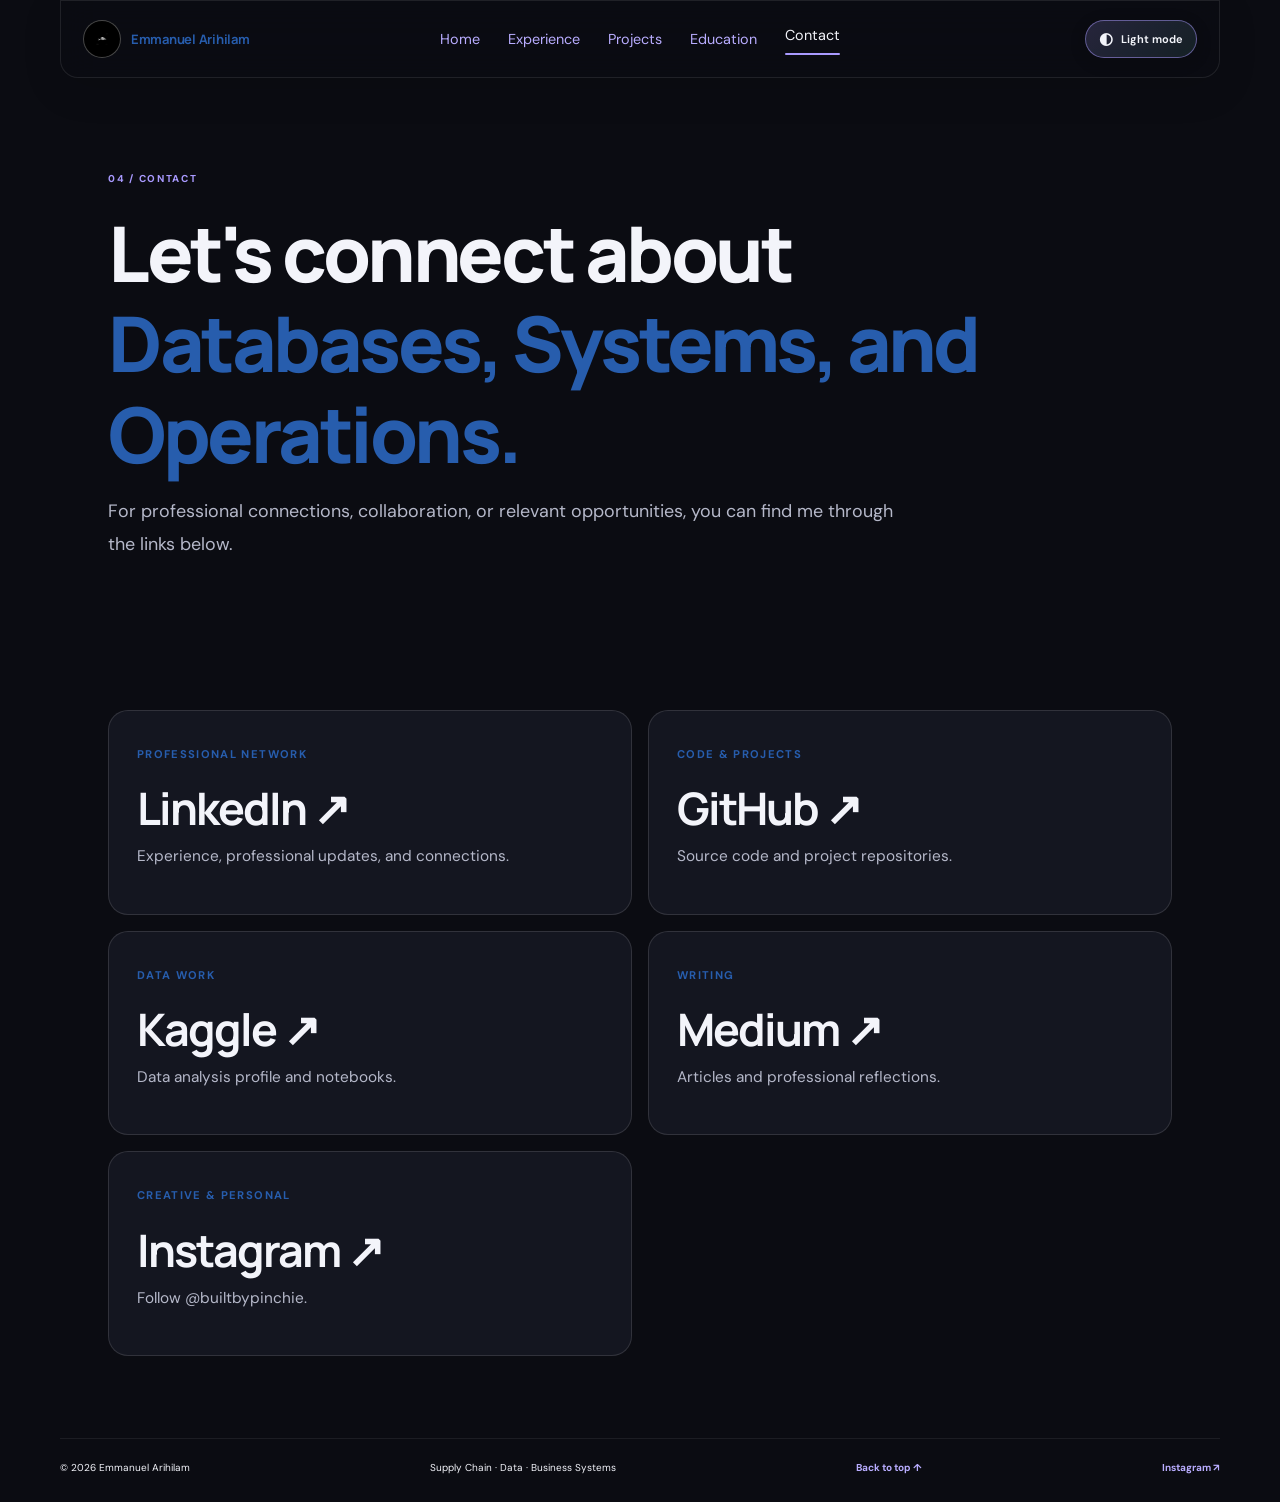
==== contact.html @ d9576246 "Portfolio Updated" ====
<!doctype html>
<html lang="en">
  <head>
    <meta charset="utf-8" />
    <meta name="viewport" content="width=device-width, initial-scale=1" />
    <meta
      name="description"
      content="Professional links and contact information for Emmanuel Arihilam."
    />
    <title>Contact | Emmanuel Arihilam</title>
    <link rel="stylesheet" href="styles.css" />
    <script defer src="script.js"></script>
  </head>
  <body id="top">
    <header class="site-header">
      <a class="brand" href="index.html" aria-label="Emmanuel Arihilam home">
        <img class="brand-logo" src="logo-shark.jpeg" alt="" />
        <span class="brand-name">Emmanuel Arihilam</span>
      </a>
      <nav class="nav-links" aria-label="Main navigation">
        <a href="index.html">Home</a>
        <a href="experience.html">Experience</a>
        <a href="projects.html">Projects</a>
        <a href="education.html">Education</a>
        <a href="contact.html" class="active" aria-current="page">Contact</a>
      </nav>
      <div class="header-controls">
        <button
          class="theme-toggle"
          type="button"
          aria-label="Switch to light theme"
          title="Switch colour theme"
        >
          <span class="theme-icon" aria-hidden="true">◐</span
          ><span class="theme-label">Light mode</span>
        </button>
        <button
          class="menu-toggle"
          type="button"
          aria-expanded="false"
          aria-label="Toggle navigation"
        >
          ☰
        </button>
      </div>
    </header>
    <main>
      <section class="page-hero wrap">
        <p class="eyebrow">04 / Contact</p>
        <h1>Let's connect about <em>Databases, Systems, and Operations.</em></h1>
        <p class="lede">
          For professional connections, collaboration, or relevant
          opportunities, you can find me through the links below.
        </p>
      </section>
      <section class="section wrap">
        <div class="contact-grid">
          <a
            class="contact-card"
            href="https://www.linkedin.com/in/arihilam"
            target="_blank"
            rel="noreferrer"
            ><span>PROFESSIONAL NETWORK</span>
            <h2>LinkedIn ↗</h2>
            <p>Experience, professional updates, and connections.</p></a
          >
          <a
            class="contact-card"
            href="https://github.com/Pinch1e"
            target="_blank"
            rel="noreferrer"
            ><span>CODE &amp; PROJECTS</span>
            <h2>GitHub ↗</h2>
            <p>Source code and project repositories.</p></a
          >
          <a
            class="contact-card"
            href="https://www.kaggle.com/emmanuelarihilam"
            target="_blank"
            rel="noreferrer"
            ><span>DATA WORK</span>
            <h2>Kaggle ↗</h2>
            <p>Data analysis profile and notebooks.</p></a
          >
          <a
            class="contact-card"
            href="https://medium.com/@arihilamimmanuel"
            target="_blank"
            rel="noreferrer"
            ><span>WRITING</span>
            <h2>Medium ↗</h2>
            <p>Articles and professional reflections.</p></a
          >
          <a
            class="contact-card instagram-card"
            href="https://www.instagram.com/builtbypinchie/"
            target="_blank"
            rel="noopener noreferrer"
            ><span>CREATIVE &amp; PERSONAL</span>
            <h2>Instagram ↗</h2>
            <p>Follow @builtbypinchie.</p></a
          >
        </div>
      </section>
    </main>
    <footer class="site-footer">
      <span>© 2026 Emmanuel Arihilam</span
      ><span>Supply Chain · Data · Business Systems</span
      ><a href="#top">Back to top ↑</a
      ><a
        class="footer-instagram"
        href="https://www.instagram.com/builtbypinchie/"
        target="_blank"
        rel="noopener noreferrer"
        >Instagram ↗</a
      >
    </footer>
  </body>
</html>
---- styles.css ----
@import url('https://fonts.googleapis.com/css2?family=DM+Sans:wght@400;500;600;700&family=Manrope:wght@400;500;600;700;800&display=swap');
:root{--bg:#f7f8fa;--paper:#fff;--ink:#17202c;--muted:#647184;--line:#e2e7ee;--blue:#275dad;--blue2:#eaf1fb;--green:#24785c;--max:1120px}
*{box-sizing:border-box}html{scroll-behavior:smooth;scroll-padding-top:90px}body{margin:0;background:var(--bg);color:var(--ink);font:16px/1.7 "DM Sans",sans-serif}a{color:inherit;text-decoration:none}p{margin:0 0 16px}h1,h2,h3{font-family:Manrope,sans-serif;letter-spacing:-.045em;line-height:1.18;margin:0 0 16px}h1{font-size:clamp(2.7rem,6vw,5rem);font-weight:800;max-width:920px}h1 em,h2 em{font-style:normal;color:var(--blue)}h2{font-size:clamp(1.8rem,3.5vw,2.8rem)}h3{font-size:1.15rem}.wrap{width:min(var(--max),100%);margin:auto;padding-left:28px;padding-right:28px}.site-header{height:78px;display:flex;align-items:center;justify-content:space-between;gap:24px;padding:0 max(28px,calc((100vw - var(--max))/2 + 28px));background:rgba(255,255,255,.92);border-bottom:1px solid var(--line);position:sticky;top:0;z-index:20;backdrop-filter:blur(12px)}.brand{font:800 1.25rem Manrope,sans-serif;letter-spacing:-.05em;white-space:nowrap}.brand span{color:var(--blue)}.nav-links{display:flex;gap:25px;align-items:center;font-size:.9rem;color:#4c5869}.nav-links a:hover,.nav-links a[aria-current=page]{color:var(--blue)}.menu-toggle{display:none;border:1px solid var(--line);border-radius:999px;padding:8px 13px;background:white}.hero{padding-top:100px;padding-bottom:65px}.eyebrow{text-transform:uppercase;letter-spacing:.14em;font-size:.72rem;font-weight:700;color:var(--blue);margin-bottom:20px}.pulse{display:inline-block;width:8px;height:8px;border-radius:50%;background:#30a879;margin-right:8px}.hero-kicker{font-size:1rem;font-weight:700;color:#536176;margin-bottom:16px}.lede{max-width:790px;color:var(--muted);font-size:1.12rem;line-height:1.85}.secondary-copy{font-size:1rem;max-width:740px}.actions{display:flex;gap:12px;flex-wrap:wrap;margin:30px 0 54px}.button{display:inline-flex;gap:16px;align-items:center;padding:12px 19px;border-radius:999px;font-weight:700;font-size:.9rem}.primary{background:var(--blue);color:#fff}.primary:hover{background:#1d477f}.ghost{background:#fff;border:1px solid var(--line)}.snapshot{display:grid;grid-template-columns:repeat(3,1fr);max-width:900px;border-top:1px solid var(--line);padding-top:22px;gap:20px}.snapshot div{display:flex;flex-direction:column}.snapshot strong{font-family:Manrope}.snapshot span{font-size:.87rem;color:var(--muted)}.section{padding-top:82px;padding-bottom:82px}.soft{background:#eef3f8;border-top:1px solid var(--line);border-bottom:1px solid var(--line)}.two-col{display:grid;grid-template-columns:.9fr 1.1fr;gap:65px}.copy{color:#526074}.copy p{margin-bottom:18px}.text-link{display:inline-block;color:var(--blue);font-weight:700;font-size:.9rem;margin-top:6px}.card-grid{display:grid;grid-template-columns:repeat(2,1fr);gap:18px;margin-top:30px}.card,.project-detail,.contact-card{background:var(--paper);border:1px solid var(--line);border-radius:20px;padding:28px}.card-index{display:block;font-size:.72rem;font-weight:700;letter-spacing:.12em;color:var(--blue);margin-bottom:23px}.card p,.project-detail p,.contact-card p{color:var(--muted);font-size:.96rem}.tags{display:flex;flex-wrap:wrap;gap:7px;margin:17px 0}.tags span{background:var(--blue2);color:#31517c;padding:5px 10px;border-radius:999px;font-size:.75rem;font-weight:700}.center-action{margin-top:25px}.callout{background:#eaf0f7;border-top:1px solid var(--line)}.callout-inner{display:flex;align-items:center;justify-content:space-between;gap:30px}.callout p:not(.eyebrow){color:var(--muted)}.page-hero{padding-top:80px;padding-bottom:50px}.timeline{border-left:1px solid #c8d4e2;margin-left:6px;padding-left:30px}.timeline-item{display:grid;grid-template-columns:190px 1fr;gap:28px;position:relative;padding-bottom:42px}.timeline-item:before{content:"";position:absolute;left:-36px;top:7px;width:10px;height:10px;border-radius:50%;background:var(--blue);box-shadow:0 0 0 5px var(--bg)}.time{font-size:.84rem;font-weight:700;color:var(--blue)}.timeline-item h2{font-size:1.55rem;margin-bottom:8px}.timeline-item h3{font-size:1rem;color:#5c6879}.timeline-item ul{padding-left:20px;color:#526074}.timeline-item li{margin:7px 0}.note{margin-top:22px;color:#798392;font-size:.84rem}.project-list{padding-top:0}.project-detail{margin-bottom:18px;scroll-margin-top:100px}.project-meta{display:flex;justify-content:space-between;gap:12px;color:var(--blue);font-size:.75rem;font-weight:700;letter-spacing:.07em;margin-bottom:24px}.project-detail h2{font-size:1.8rem}.project-detail h3{margin-top:25px}.education-grid{display:grid;grid-template-columns:repeat(2,1fr);gap:18px}.education-grid .card h2{font-size:1.55rem}.education-grid .card h3{color:var(--muted)}.subheading{margin-top:60px}.credential-list{border-top:1px solid var(--line)}.credential-list article{display:flex;justify-content:space-between;align-items:center;gap:20px;padding:20px 0;border-bottom:1px solid var(--line)}.credential-list h3{margin-bottom:5px}.credential-list p{margin:0;color:var(--muted);font-size:.9rem}.credential-list article>span{background:#fff;border:1px solid var(--line);padding:6px 10px;border-radius:999px;font-size:.75rem;white-space:nowrap}.contact-grid{display:grid;grid-template-columns:repeat(2,1fr);gap:16px}.contact-card{display:block;transition:transform .2s,border-color .2s}.contact-card:hover{transform:translateY(-3px);border-color:#a9c1e3}.contact-card>span{font-size:.7rem;letter-spacing:.12em;color:var(--blue);font-weight:700}.contact-card h2{margin:16px 0 8px}.site-footer{display:flex;align-items:center;justify-content:space-between;gap:20px;border-top:1px solid var(--line);padding:25px max(28px,calc((100vw - var(--max))/2 + 28px));font-size:.82rem;color:var(--muted)}.site-footer a{color:var(--blue);font-weight:700}
@media(max-width:760px){.site-header{height:auto;min-height:70px;flex-wrap:wrap;padding:16px 22px}.menu-toggle{display:block}.nav-links{display:none;width:100%;flex-direction:column;align-items:flex-start;gap:0;padding:8px 0}.nav-links.open{display:flex}.nav-links a{padding:10px 0;width:100%}.wrap{padding-left:22px;padding-right:22px}.hero{padding-top:65px}.snapshot{grid-template-columns:1fr;gap:13px}.section{padding-top:60px;padding-bottom:60px}.two-col,.card-grid,.education-grid,.contact-grid{grid-template-columns:1fr;gap:22px}.timeline-item{grid-template-columns:1fr;gap:10px}.callout-inner{align-items:flex-start;flex-direction:column}.site-footer{padding:22px;flex-wrap:wrap}.credential-list article{align-items:flex-start;flex-direction:column}.page-hero{padding-top:60px}}
@media(prefers-reduced-motion:reduce){html{scroll-behavior:auto}*{transition:none!important}}



/* --- Animated portfolio project showcase --- */
:root{--ink:#f4f4f8;--muted:#a7a8b8;--panel:#14151f;--panel2:#191b28;--line:rgba(255,255,255,.10);--violet:#9c8cff;--cyan:#74e3d2}
body.projects-page{background:#0b0c12;color:var(--ink);font-family:Inter,ui-sans-serif,system-ui,-apple-system,BlinkMacSystemFont,"Segoe UI",sans-serif;min-height:100vh;overflow-x:hidden}
.projects-page *{box-sizing:border-box}
.projects-page a{color:inherit;text-decoration:none}
.ambient{position:fixed;z-index:-1;width:36rem;height:36rem;border-radius:50%;filter:blur(100px);opacity:.16;pointer-events:none;animation:ambientDrift 18s ease-in-out infinite alternate}
.ambient-one{top:8%;left:-18rem;background:#7656ff}.ambient-two{right:-20rem;top:38%;background:#22c9b0;animation-delay:-7s}
@keyframes ambientDrift{to{transform:translate(80px,-45px) scale(1.15)}}
.site-header{width:min(1160px,calc(100% - 48px));margin:auto;padding:23px 0;display:flex;align-items:center;justify-content:space-between;border-bottom:1px solid rgba(255,255,255,.08);position:relative;z-index:5}
.brand{display:flex;align-items:center;gap:11px;font-size:14px;font-weight:650;letter-spacing:-.02em}
.brand-mark{display:grid;place-items:center;width:35px;height:35px;border-radius:11px;background:linear-gradient(135deg,#9d8aff,#5a48a8);font-size:12px;box-shadow:0 0 24px #7562e533}
.site-nav{display:flex;gap:30px;align-items:center}.site-nav a{font-size:13px;color:#a7a8b8;transition:color .25s}.site-nav a:hover,.site-nav a.active{color:#fff}.site-nav a.active:after{content:"";display:block;height:2px;background:var(--violet);margin-top:7px;border-radius:4px}
.nav-toggle{display:none;background:transparent;color:white;border:1px solid var(--line);border-radius:8px;padding:7px 10px}
.projects-main{width:min(1160px,calc(100% - 48px));margin:auto}
.projects-hero{padding:92px 0 54px;max-width:790px}
.eyebrow{font-size:10px;letter-spacing:.17em;font-weight:750;color:#a9a6cb;margin:0 0 20px;display:flex;align-items:center;gap:10px}.eyebrow-line{height:1px;width:26px;background:var(--violet)}
.projects-hero h1{font-size:clamp(42px,6.4vw,76px);line-height:1.03;letter-spacing:-.065em;margin:0;font-weight:730}
.gradient-text{background:linear-gradient(100deg,#b9aaff 4%,#83e4d4 75%);-webkit-background-clip:text;background-clip:text;color:transparent}
.hero-copy{font-size:16px;line-height:1.8;color:#aeb0c0;max-width:590px;margin:25px 0 25px}
.hero-meta{display:flex;flex-wrap:wrap;gap:24px;color:#c2c3cf;font-size:11px;letter-spacing:.04em}.hero-meta>span{display:flex;align-items:center;gap:8px}.pulse-dot,.visual-status i{display:inline-block;width:6px;height:6px;background:#70e1bd;border-radius:50%;box-shadow:0 0 12px #70e1bd99}
.project-grid{display:grid;grid-template-columns:1fr 1fr;gap:22px;align-items:stretch}
.project-card{border:1px solid rgba(255,255,255,.105);background:linear-gradient(155deg,rgba(26,28,41,.96),rgba(15,16,24,.98));border-radius:20px;overflow:hidden;transition:transform .4s cubic-bezier(.2,.8,.2,1),border-color .3s,box-shadow .4s;min-width:0}
.project-card:hover{transform:translateY(-7px);border-color:rgba(157,139,255,.52);box-shadow:0 22px 60px #0005,0 0 0 1px #9d8bff0d}
.project-visual{height:300px;position:relative;overflow:hidden;padding:19px 20px 14px;background:radial-gradient(ellipse at 50% 40%,#25213e 0%,#151722 56%,#11121a 100%)}
.project-visual:after{content:"";position:absolute;inset:0;background-image:linear-gradient(#ffffff07 1px,transparent 1px),linear-gradient(90deg,#ffffff07 1px,transparent 1px);background-size:26px 26px;mask-image:linear-gradient(to bottom,black,transparent 95%);pointer-events:none}
.visual-topline,.visual-footer{position:relative;z-index:2;display:flex;justify-content:space-between;align-items:center;font-size:8px;letter-spacing:.13em;color:#999ab0}
.visual-status{display:flex;align-items:center;gap:7px;color:#a8d9d1}.visual-status i{width:5px;height:5px}
.schema-canvas{height:222px;position:relative;z-index:1;display:flex;align-items:center;justify-content:space-between;padding:15px 0 0}
.schema-lines{position:absolute;inset:10px 0 0;width:100%;height:100%;overflow:visible;z-index:0}.schema-lines path{fill:none;stroke:#8575d7;stroke-width:1.2;stroke-dasharray:5 5;animation:dashFlow 18s linear infinite}.schema-lines circle{fill:#8e80e8;filter:drop-shadow(0 0 4px #8e80e8)}.schema-lines text{fill:#a8a2d5;font-size:10px;font-family:inherit}
@keyframes dashFlow{to{stroke-dashoffset:-100}}
.schema-table{position:relative;z-index:1;width:31%;background:rgba(18,20,31,.94);border:1px solid #8c7bdd66;border-radius:8px;box-shadow:0 8px 24px #0005;animation:floatTable 5s ease-in-out infinite}
.table-shipment{animation-delay:-1.6s;border-color:#76d8c866}.table-airway{animation-delay:-3s}
@keyframes floatTable{0%,100%{transform:translateY(0)}50%{transform:translateY(-5px)}}
.schema-head{font-size:10px;font-weight:700;padding:9px 8px;border-bottom:1px solid #ffffff14;display:flex;align-items:center;gap:5px;white-space:nowrap}.schema-head b{margin-left:auto;font-size:8px;color:#777991;font-weight:500}.table-icon{color:#a79aff}
.schema-field{font-size:8px;color:#aeb0c2;padding:7px 8px;border-bottom:1px solid #ffffff0a;white-space:nowrap}.schema-field:last-child{border-bottom:0}.key-field{color:#8fdecf}.key-field span{color:#ececf4;margin-left:3px}.muted-field{color:#77798f}
.visual-footer{position:absolute;bottom:14px;left:20px;right:20px;font-size:8px;color:#777b93}
.ecommerce-visual{background:radial-gradient(ellipse at 50% 45%,#173637 0%,#151b24 54%,#11121a 100%)}
.ecommerce-lines{position:absolute;inset:0;width:100%;height:100%;stroke:#64cdbb;stroke-width:1.1;fill:none;stroke-dasharray:4 5;opacity:.65;animation:dashFlow 22s linear infinite}
.ecommerce-lines circle{fill:#7de5d3}
.ecommerce-map{position:relative;height:222px;z-index:1;margin-top:9px}
.mini-node{position:absolute;padding:9px 10px;border-radius:7px;border:1px solid #65c9b766;background:#102126eF;color:#d9f5ef;font-size:9px;box-shadow:0 5px 16px #0003;white-space:nowrap;animation:floatTable 5.5s ease-in-out infinite}
.mini-node span{color:#6fdcc9;font-size:8px;margin-right:5px}.node-customer{left:1%;top:20px}.node-order{left:31%;top:20px;animation-delay:-1s}.node-item{right:1%;top:20px;animation-delay:-2s}.node-product{right:1%;top:105px;animation-delay:-3s}.node-category{right:26%;top:151px;animation-delay:-1.7s}.node-cart{left:6%;top:130px;animation-delay:-2.6s}.node-inventory{left:39%;top:172px;animation-delay:-.8s}
.ecommerce-caption{position:absolute;bottom:4px;left:0;right:0;text-align:center;color:#83b8b1;font-size:8px;letter-spacing:.12em}
.project-content{padding:24px 24px 26px}.project-kicker{display:flex;justify-content:space-between;color:#a69be8;font-size:9px;letter-spacing:.14em;font-weight:750}.project-kicker span{color:#66697e;font-weight:500}
.project-content h2{font-size:23px;letter-spacing:-.04em;margin:15px 0 10px}.project-content p{font-size:12px;line-height:1.85;color:#a9abba;margin:0;min-height:67px}
.tag-row{display:flex;flex-wrap:wrap;gap:7px;margin:19px 0 22px}.tag-row span{border:1px solid #ffffff15;background:#ffffff04;border-radius:5px;padding:6px 8px;color:#c6c6d3;font-size:9px}
.project-actions{display:flex;align-items:center;gap:18px;flex-wrap:wrap}.project-link{display:inline-flex;align-items:center;gap:18px;font-size:11px;font-weight:700;transition:transform .2s,background .2s}.project-link:hover{transform:translateY(-2px)}.primary-link{background:#e8e4ff;color:#171426!important;padding:12px 14px;border-radius:7px}.primary-link span{font-size:15px}.text-link{font-size:10px;color:#b9b4e5;transition:color .2s}.text-link:hover{color:white}
.project-note{display:grid;grid-template-columns:48px 1fr;gap:22px;margin:62px 0 20px;padding:30px;border:1px solid #ffffff13;border-radius:17px;background:linear-gradient(110deg,#181925c9,#11121ac9)}
.note-icon{width:42px;height:42px;border-radius:12px;display:grid;place-items:center;color:#bcb0ff;background:#9a89ff1c;font-size:22px}.project-note .eyebrow{margin-bottom:10px}.project-note h2,.closing-cta h2{font-size:22px;letter-spacing:-.04em;margin:0 0 10px}.project-note p:not(.eyebrow){max-width:760px;font-size:12px;line-height:1.85;color:#a9abba;margin:0}
.closing-cta{display:flex;align-items:center;justify-content:space-between;gap:20px;padding:36px 0 60px}.closing-cta .eyebrow{margin-bottom:10px}
.site-footer{width:min(1160px,calc(100% - 48px));margin:auto;border-top:1px solid #ffffff12;padding:20px 0 26px;display:flex;justify-content:space-between;gap:14px;flex-wrap:wrap;color:#77798c;font-size:10px}.site-footer a{color:#b9b4e5}
.reveal{opacity:0;transform:translateY(18px);transition:opacity .7s ease,transform .7s cubic-bezier(.2,.8,.2,1)}.reveal.is-visible{opacity:1;transform:translateY(0)}
@media(max-width:760px){.site-header,.projects-main,.site-footer{width:calc(100% - 32px)}.site-header{padding:16px 0}.nav-toggle{display:block}.site-nav{display:none;position:absolute;right:0;top:65px;padding:16px;background:#171823;border:1px solid var(--line);border-radius:12px;flex-direction:column;align-items:flex-start;gap:16px;min-width:180px}.site-nav.open{display:flex}.site-nav a.active:after{display:none}.projects-hero{padding:65px 0 38px}.project-grid{grid-template-columns:1fr}.project-visual{height:290px}.project-content p{min-height:0}.project-note{margin-top:35px;padding:22px;grid-template-columns:1fr}.closing-cta{align-items:flex-start;flex-direction:column;padding-bottom:42px}.hero-copy{font-size:14px}.project-content{padding:22px}}
@media(prefers-reduced-motion:reduce){*,*:before,*:after{animation-duration:.01ms!important;animation-iteration-count:1!important;scroll-behavior:auto!important;transition-duration:.01ms!important}.reveal{opacity:1;transform:none}}


/* Portfolio-wide theme toggle, portrait and additional animated project previews */
.header-controls{display:flex;align-items:center;gap:10px}
.theme-toggle{display:inline-flex;align-items:center;gap:7px;padding:8px 11px;border:1px solid var(--line,rgba(255,255,255,.18));border-radius:999px;background:transparent;color:inherit;font:inherit;font-size:11px;cursor:pointer;white-space:nowrap;transition:background .2s,border-color .2s}
.theme-toggle:hover{background:rgba(150,140,255,.13);border-color:#9c8cff}
.portrait-frame{width:clamp(155px,20vw,230px);aspect-ratio:4/5;float:right;margin:0 0 25px 36px;position:relative;border-radius:22px;padding:5px;background:linear-gradient(140deg,#a89aff,#6edbcb 70%,#27283b);box-shadow:0 18px 50px #0002;overflow:hidden}
.portrait-frame:before{content:"";position:absolute;inset:5px;border:1px solid #ffffff6b;border-radius:18px;z-index:1;pointer-events:none}
.portrait-frame img{width:100%;height:100%;object-fit:cover;object-position:center 24%;border-radius:17px;display:block}
.cyclistic-visual{background:radial-gradient(ellipse at 50% 45%,#33264c 0%,#171722 58%,#11121a 100%)}
.cyclistic-art{position:relative;z-index:1;height:220px;padding:28px 10px 0}.ride-stat{display:flex;align-items:baseline;gap:9px;color:#b7a9ff;font-size:8px;letter-spacing:.13em}.ride-stat strong{font-size:26px;color:#f3f0ff}.ride-stat small{font-size:8px;color:#aaa7bd;letter-spacing:0}
.ride-bars{height:112px;display:flex;align-items:end;gap:7px;padding:12px 4px 0;border-bottom:1px solid #ffffff24;border-top:1px solid #ffffff0c;margin-top:8px}.ride-bars i{display:block;flex:1;height:var(--h);border-radius:4px 4px 0 0;background:linear-gradient(to top,#7061c6,#7be0d1);opacity:.88;animation:barPulse 3s ease-in-out infinite alternate;transform-origin:bottom}.ride-bars i:nth-child(3n){animation-delay:-1.1s}.ride-bars i:nth-child(2n){animation-delay:-2s}@keyframes barPulse{to{transform:scaleY(.86);opacity:.62}}.ride-axis{display:flex;justify-content:space-between;color:#777a91;font-size:7px;letter-spacing:.1em;margin-top:8px}
.grid-visual{background:radial-gradient(ellipse at 50% 45%,#34304e 0%,#171722 58%,#11121a 100%)}.grid-art{height:220px;display:grid;place-items:center;position:relative;z-index:1}.grid-art-window{width:82%;border:1px solid #9e8cff6b;border-radius:9px;overflow:hidden;background:#141521ef;box-shadow:0 15px 40px #0005;transform:perspective(700px) rotateY(-7deg) rotateX(3deg);animation:windowFloat 6s ease-in-out infinite}@keyframes windowFloat{50%{transform:perspective(700px) rotateY(-4deg) rotateX(1deg) translateY(-5px)}}.grid-art-top{height:29px;border-bottom:1px solid #ffffff15;display:flex;align-items:center;gap:5px;padding:0 10px;color:#aaa4d4;font-size:7px;letter-spacing:.12em}.grid-art-top i{width:5px;height:5px;border-radius:50%;background:#8b7de0}.grid-art-top i:nth-child(2){background:#70d8c7}.grid-art-top i:nth-child(3){background:#c5a0ff}.grid-art-top span{margin-left:auto}.grid-art-cells{display:grid;grid-template-columns:repeat(6,1fr);gap:5px;padding:12px}.grid-art-cells b{display:grid;place-items:center;min-height:25px;border:1px solid #8878d34a;background:#8979d51a;border-radius:3px;color:#b5a8ff;font-size:8px;font-weight:500}.grid-art-cells b:nth-child(3n){background:#68d8c31c;border-color:#68d8c34a;color:#8ce1d4}.grid-orbit{position:absolute;width:230px;height:95px;border:1px solid #7d71c844;border-radius:50%;transform:rotate(-25deg);pointer-events:none}
body.light-theme{--ink:#17202c;--muted:#647184;--line:#dce1eb;background:#f7f8fc!important;color:#17202c!important}body.light-theme .site-header{border-color:#dce1eb}body.light-theme .site-nav a{color:#5c6475}body.light-theme .site-nav a:hover,body.light-theme .site-nav a.active{color:#171b27}body.light-theme .project-card{background:linear-gradient(155deg,#fff,#f3f5fb);border-color:#dfe3ed;box-shadow:0 12px 35px #19213b0b}body.light-theme .project-content h2,body.light-theme .project-note h2,body.light-theme .closing-cta h2{color:#17202c}body.light-theme .project-content p,body.light-theme .project-note p:not(.eyebrow){color:#566176}body.light-theme .tag-row span{color:#414a5e;border-color:#dce1eb;background:#ffffffa8}body.light-theme .project-note{background:linear-gradient(110deg,#fff,#f0f2fa);border-color:#dfe3ed}body.light-theme .site-footer{border-color:#dce1eb;color:#687286}body.light-theme .site-footer a,body.light-theme .text-link{color:#55459b}body.light-theme .theme-toggle{border-color:#d3d8e4;color:#2d3445}body.light-theme .ambient{opacity:.07}
@media(max-width:760px){.portrait-frame{float:none;margin:0 0 25px;width:150px}.header-controls{gap:6px}.theme-toggle{padding:7px 9px}.theme-toggle span{display:none}}


/* ==========================================================
   GLOBAL THEME + RESPONSIVE FIX
   Applied across every portfolio page, including legacy pages.
   ========================================================== */
:root {
  color-scheme: dark;
  --site-bg: #0b0c12;
  --site-panel: #141620;
  --site-panel-soft: #191b28;
  --site-text: #f3f4fa;
  --site-muted: #b5b8c9;
  --site-subtle: #969bb0;
  --site-border: rgba(255,255,255,.12);
  --site-accent: #a99aff;
  --site-accent-2: #75dfcf;
  --site-chip-bg: #202236;
  --site-chip-text: #d6d9ec;
  --site-link: #b9adff;
  --site-shadow: 0 20px 55px rgba(0,0,0,.22);
}
html { scroll-behavior: smooth; }
body {
  background: var(--site-bg) !important;
  color: var(--site-text) !important;
  min-width: 320px;
  overflow-wrap: break-word;
}
body, body * { box-sizing: border-box; }
body:not(.projects-page) {
  --ink: var(--site-text);
  --muted: var(--site-muted);
}
body:not(.projects-page) h1,
body:not(.projects-page) h2,
body:not(.projects-page) h3,
body:not(.projects-page) h4,
body:not(.projects-page) strong { color: var(--site-text); }
body:not(.projects-page) p,
body:not(.projects-page) li,
body:not(.projects-page) label,
body:not(.projects-page) small { color: var(--site-muted); }
body:not(.projects-page) a { color: var(--site-link); }
body:not(.projects-page) a:hover { color: #d8d0ff; }
body:not(.projects-page) header,
body:not(.projects-page) nav,
body:not(.projects-page) footer { color: var(--site-text); }
body:not(.projects-page) article,
body:not(.projects-page) .card,
body:not(.projects-page) .project-card,
body:not(.projects-page) .experience-card,
body:not(.projects-page) .education-card,
body:not(.projects-page) .contact-card,
body:not(.projects-page) .content-card {
  background-color: var(--site-panel);
  color: var(--site-text);
  border-color: var(--site-border);
}
body:not(.projects-page) .tag,
body:not(.projects-page) .chip,
body:not(.projects-page) .skill-tag,
body:not(.projects-page) .tag-row span {
  background: var(--site-chip-bg);
  color: var(--site-chip-text);
  border-color: var(--site-border);
}
body:not(.projects-page) .eyebrow,
body:not(.projects-page) .section-label,
body:not(.projects-page) .kicker { color: var(--site-accent); }
body:not(.projects-page) .primary-link,
body:not(.projects-page) .button,
body:not(.projects-page) button:not(.theme-toggle):not(.menu-toggle):not(.nav-toggle) {
  color: #171426;
}
body:not(.projects-page) input,
body:not(.projects-page) textarea,
body:not(.projects-page) select {
  background: #171925;
  color: var(--site-text);
  border: 1px solid var(--site-border);
  max-width: 100%;
}
body:not(.projects-page) input::placeholder,
body:not(.projects-page) textarea::placeholder { color: #9297aa; }

/* Light mode overrides all legacy page styles, not just the project cards. */
body.light-theme {
  color-scheme: light;
  --site-bg: #f5f7fb;
  --site-panel: #ffffff;
  --site-panel-soft: #eef1f8;
  --site-text: #172033;
  --site-muted: #46536a;
  --site-subtle: #68758b;
  --site-border: #dce2ed;
  --site-accent: #6250b6;
  --site-accent-2: #087f75;
  --site-chip-bg: #e9eef8;
  --site-chip-text: #29476d;
  --site-link: #55459b;
  --site-shadow: 0 18px 45px rgba(30,42,70,.08);
  background: var(--site-bg) !important;
  color: var(--site-text) !important;
}
body.light-theme:not(.projects-page) h1,
body.light-theme:not(.projects-page) h2,
body.light-theme:not(.projects-page) h3,
body.light-theme:not(.projects-page) h4,
body.light-theme:not(.projects-page) strong { color: var(--site-text) !important; }
body.light-theme:not(.projects-page) p,
body.light-theme:not(.projects-page) li,
body.light-theme:not(.projects-page) label,
body.light-theme:not(.projects-page) small { color: var(--site-muted) !important; }
body.light-theme:not(.projects-page) a { color: var(--site-link); }
body.light-theme:not(.projects-page) article,
body.light-theme:not(.projects-page) .card,
body.light-theme:not(.projects-page) .project-card,
body.light-theme:not(.projects-page) .experience-card,
body.light-theme:not(.projects-page) .education-card,
body.light-theme:not(.projects-page) .contact-card,
body.light-theme:not(.projects-page) .content-card {
  background-color: var(--site-panel);
  color: var(--site-text);
  border-color: var(--site-border);
  box-shadow: var(--site-shadow);
}
body.light-theme:not(.projects-page) .tag,
body.light-theme:not(.projects-page) .chip,
body.light-theme:not(.projects-page) .skill-tag,
body.light-theme:not(.projects-page) .tag-row span {
  background: var(--site-chip-bg);
  color: var(--site-chip-text) !important;
  border-color: var(--site-border);
}
body.light-theme:not(.projects-page) .primary-link,
body.light-theme:not(.projects-page) .button,
body.light-theme:not(.projects-page) button:not(.theme-toggle):not(.menu-toggle):not(.nav-toggle) {
  background: #e8e4ff;
  color: #171426 !important;
}
body.light-theme:not(.projects-page) input,
body.light-theme:not(.projects-page) textarea,
body.light-theme:not(.projects-page) select {
  background: #fff;
  color: #172033;
  border-color: #cfd7e5;
}

/* Keep the shared header and navigation legible in either theme. */
.site-header, .site-nav, .site-footer { min-width: 0; }
body.light-theme .site-header,
body.light-theme .site-footer { border-color: var(--site-border) !important; }
body.light-theme .brand,
body.light-theme .site-nav a,
body.light-theme .site-footer span { color: var(--site-text); }
body.light-theme .theme-toggle { color: var(--site-text) !important; border-color: var(--site-border); }

/* Responsive layout: prevent fixed-width sections and cards from overflowing. */
img, svg, video, canvas { max-width: 100%; }
img { height: auto; }
main, section, article, .container, .content, .page-content { min-width: 0; }
.project-grid, .projects-grid, .cards-grid, .card-grid {
  grid-template-columns: repeat(2, minmax(0, 1fr));
}
.project-card, .card, article { min-width: 0; }
p, li { line-height: 1.75; }
@media (max-width: 900px) {
  .project-grid, .projects-grid, .cards-grid, .card-grid { grid-template-columns: repeat(2, minmax(0, 1fr)); }
  .site-header, header, main, footer { max-width: 100%; }
}
@media (max-width: 680px) {
  .project-grid, .projects-grid, .cards-grid, .card-grid {
    grid-template-columns: minmax(0, 1fr) !important;
  }
  .site-header, .projects-main, .site-footer {
    width: calc(100% - 32px) !important;
  }
  .site-header { flex-wrap: wrap; gap: 12px; }
  .site-nav {
    max-width: calc(100vw - 32px);
    flex-wrap: wrap;
  }
  .header-controls { margin-left: auto; }
  h1 { font-size: clamp(2rem, 9vw, 3.4rem); line-height: 1.08; }
  h2 { font-size: clamp(1.35rem, 6vw, 2rem); }
  .project-content { padding: 20px !important; }
  .project-visual { height: 270px; }
  .project-note { grid-template-columns: minmax(0, 1fr); }
  .closing-cta { align-items: flex-start; flex-direction: column; }
  .portrait-frame { float: none; margin: 0 0 24px; }
  .site-footer { align-items: flex-start; }
}
@media (max-width: 390px) {
  .site-header, .projects-main, .site-footer { width: calc(100% - 24px) !important; }
  .brand { font-size: 12px; }
  .theme-toggle { padding: 7px 8px; }
  .project-visual { padding-left: 12px; padding-right: 12px; }
  .schema-field { font-size: 7px; padding: 6px 4px; }
  .schema-head { font-size: 8px; padding: 7px 4px; }
  .project-actions { gap: 12px; }
}
@media (prefers-reduced-motion: reduce) {
  html { scroll-behavior: auto; }
  *, *::before, *::after {
    animation-duration: .01ms !important;
    animation-iteration-count: 1 !important;
    transition-duration: .01ms !important;
  }
}


/* Header and logo update: match the animated dark project-page art direction. */
.site-header {
  background: rgba(11,12,18,.78);
  backdrop-filter: blur(18px);
  -webkit-backdrop-filter: blur(18px);
  border: 1px solid rgba(255,255,255,.09);
  border-radius: 0 0 18px 18px;
  padding: 15px 22px;
  margin-bottom: 12px;
  box-shadow: 0 10px 40px rgba(0,0,0,.12);
}
.brand {display:flex;align-items:center;gap:10px;min-width:0}
.brand-logo {
  width:38px;height:38px;object-fit:contain;border-radius:50%;
  background:#000; padding:3px; border:1px solid rgba(255,255,255,.28);
  box-shadow:0 0 0 0 rgba(155,139,255,.35);
  animation:logoBubble 3.8s ease-in-out infinite;
}
.brand-name {font-size:13px;font-weight:700;letter-spacing:-.02em;color:#f3f4fa}
@keyframes logoBubble {
  0%,100% {transform:translateY(0) scale(1);box-shadow:0 0 0 0 rgba(155,139,255,.22)}
  50% {transform:translateY(-3px) scale(1.045);box-shadow:0 0 0 7px rgba(155,139,255,0)}
}
.theme-toggle {
  position:relative; z-index:20; display:inline-flex!important; visibility:visible!important;
  opacity:1!important; align-items:center;justify-content:center;gap:8px;
  min-height:38px; padding:9px 13px!important; margin:0;
  border-radius:999px!important; border:1px solid rgba(169,154,255,.5)!important;
  background:linear-gradient(135deg,rgba(169,154,255,.18),rgba(117,223,207,.10))!important;
  color:#f3f4fa!important; font-size:11px!important; font-weight:650;
  cursor:pointer; white-space:nowrap; box-shadow:0 4px 18px rgba(0,0,0,.12);
  transition:transform .22s ease, background .22s ease, border-color .22s ease;
}
.theme-toggle:hover {transform:translateY(-2px);border-color:#b7aaff!important;background:rgba(169,154,255,.24)!important}
.theme-icon {font-size:16px;line-height:1}
.theme-label {display:inline!important}
.header-controls {display:flex;align-items:center;gap:9px}
.hero-logo-art {
  width:min(100%,410px);aspect-ratio:1/1;float:right;margin:0 0 26px 38px;
  display:grid;place-items:center;overflow:hidden;border-radius:28px;
  border:1px solid rgba(255,255,255,.11);
  background:radial-gradient(circle at 50% 45%,#20212e,#08090d 75%);
  box-shadow:0 25px 75px rgba(0,0,0,.3),0 0 55px rgba(150,135,255,.08);
  animation:heroBubble 7s ease-in-out infinite;
}
.hero-logo-art img {width:100%;height:100%;object-fit:contain;display:block;mix-blend-mode:screen}
@keyframes heroBubble {
  0%,100% {transform:translateY(0);border-radius:28px}
  50% {transform:translateY(-7px);border-radius:34px 25px 32px 24px}
}
body.light-theme .site-header {
  background:rgba(247,248,252,.86);
  border-color:#dce2ed;
  box-shadow:0 10px 35px rgba(30,42,70,.06);
}
body.light-theme .brand-name {color:#172033}
body.light-theme .theme-toggle {
  color:#172033!important;
  border-color:#c7c0f0!important;
  background:linear-gradient(135deg,#eeebff,#e8faf6)!important;
}
body.light-theme .hero-logo-art {border-color:#dce2ed;box-shadow:0 25px 75px rgba(30,42,70,.1)}
@media(max-width:760px) {
  .site-header {width:calc(100% - 24px)!important;padding:12px!important;gap:10px}
  .brand-logo {width:32px;height:32px}
  .brand-name {font-size:12px}
  .header-controls {gap:6px}
  .theme-toggle {min-height:34px;padding:7px 9px!important}
  .theme-label {font-size:10px}
  .hero-logo-art {float:none;width:min(100%,300px);margin:0 auto 25px}
}
@media(max-width:420px) {
  .theme-label {display:none!important}
  .theme-toggle {width:36px;height:36px;padding:7px!important}
}


/* Final shared header alignment and compact home visual */
.site-header {
  display: grid !important;
  grid-template-columns: minmax(190px, 1fr) auto minmax(150px, 1fr);
  align-items: center;
  gap: 24px;
}
.site-header .brand {justify-self:start;min-width:0}
.site-header .nav-links,
.site-header .site-nav {
  justify-self:center;
  display:flex;
  align-items:center;
  justify-content:center;
  gap:clamp(14px,2.2vw,30px);
  min-width:0;
}
.site-header .header-controls {justify-self:end;display:flex;align-items:center;gap:8px}
.site-header .theme-toggle {
  display:inline-flex!important;align-items:center;justify-content:center;
  min-height:38px;padding:9px 13px!important;border-radius:999px!important;
  white-space:nowrap;visibility:visible!important;opacity:1!important;
}
.site-header .nav-links a {white-space:nowrap}
.site-header .nav-links a.active {color:var(--site-text,#f4f4f8)}
.site-header .nav-links a.active:after {content:"";display:block;height:2px;margin-top:6px;border-radius:2px;background:var(--site-accent,#a99aff)}
.footer-instagram {color:var(--site-link,#b9adff)!important;white-space:nowrap}
body.light-theme .site-header .nav-links a.active {color:#172033}
body.light-theme .footer-instagram {color:#55459b!important}
.hero-logo-art {
  width:clamp(150px,18vw,250px)!important;
  max-width:250px!important;
  aspect-ratio:1/1;
  margin:0 0 20px 30px!important;
  border-radius:22px;
}
.hero-logo-art img {object-fit:contain;padding:8px}
.contact-grid {grid-template-columns:repeat(2,minmax(0,1fr))}
@media(max-width:900px) {
  .site-header {
    grid-template-columns:minmax(0,1fr) auto;
    gap:12px;
  }
  .site-header .nav-links {
    grid-column:1 / -1;grid-row:2;justify-self:center;flex-wrap:wrap;
  }
  .site-header .header-controls {grid-column:2;grid-row:1}
  .hero-logo-art {width:190px!important;max-width:38vw!important}
}
@media(max-width:680px) {
  .site-header {
    grid-template-columns:minmax(0,1fr) auto;
    width:calc(100% - 24px)!important;
    padding:12px!important;
  }
  .site-header .nav-links {
    display:none!important;
    grid-column:1 / -1;grid-row:2;width:100%;
    flex-direction:column;align-items:stretch;gap:4px;
    padding:10px 0 4px;
  }
  .site-header .nav-links.open {display:flex!important}
  .site-header .nav-links a {padding:9px 10px;border-radius:8px}
  .site-header .nav-links a:hover {background:rgba(160,145,255,.12)}
  .site-header .header-controls {grid-column:2;grid-row:1}
  .site-header .menu-toggle {
    display:inline-flex!important;align-items:center;justify-content:center;
    min-width:36px;min-height:36px;border:1px solid var(--site-border,rgba(255,255,255,.15));
    border-radius:10px;background:transparent;color:inherit;cursor:pointer;
  }
  .hero-logo-art {float:none;width:150px!important;max-width:45vw!important;margin:0 auto 22px!important}
  .contact-grid {grid-template-columns:minmax(0,1fr)}
}
@media(min-width:681px) {
  .site-header .menu-toggle {display:none!important}
}
@media(max-width:400px) {
  .site-header .brand-name {font-size:11px}
  .site-header .brand-logo {width:30px;height:30px}
  .site-header .theme-label {display:none}
  .site-header .theme-toggle {width:36px;min-width:36px;padding:7px!important}
}


/* Requested finishing touches */
.hero-logo-art {
  display: flex !important;
  align-items: center !important;
  justify-content: center !important;
  overflow: hidden;
}
.hero-logo-art img {
  display: block;
  width: 100%;
  height: 100%;
  object-fit: contain !important;
  object-position: center center !important;
  padding: 12px;
  margin: auto;
}
.experience-card,
.education-card {
  border-radius: 24px;
}


/* Rounded panel treatment for Experience and Education sections */
.timeline-item,
.experience-item,
.experience-entry,
.experience-card,
.education-item,
.education-entry,
.education-card,
.qualification-card,
.certification-card,
.education-section article,
.experience-section article {
  border-radius: 22px;
  overflow-wrap: anywhere;
}
.timeline-item,
.experience-item,
.experience-entry,
.experience-card,
.education-item,
.education-entry,
.education-card,
.qualification-card,
.certification-card {
  padding: clamp(20px, 3vw, 34px);
  border: 1px solid var(--site-border, rgba(255,255,255,.12));
  box-shadow: var(--site-shadow, 0 18px 45px rgba(0,0,0,.12));
}
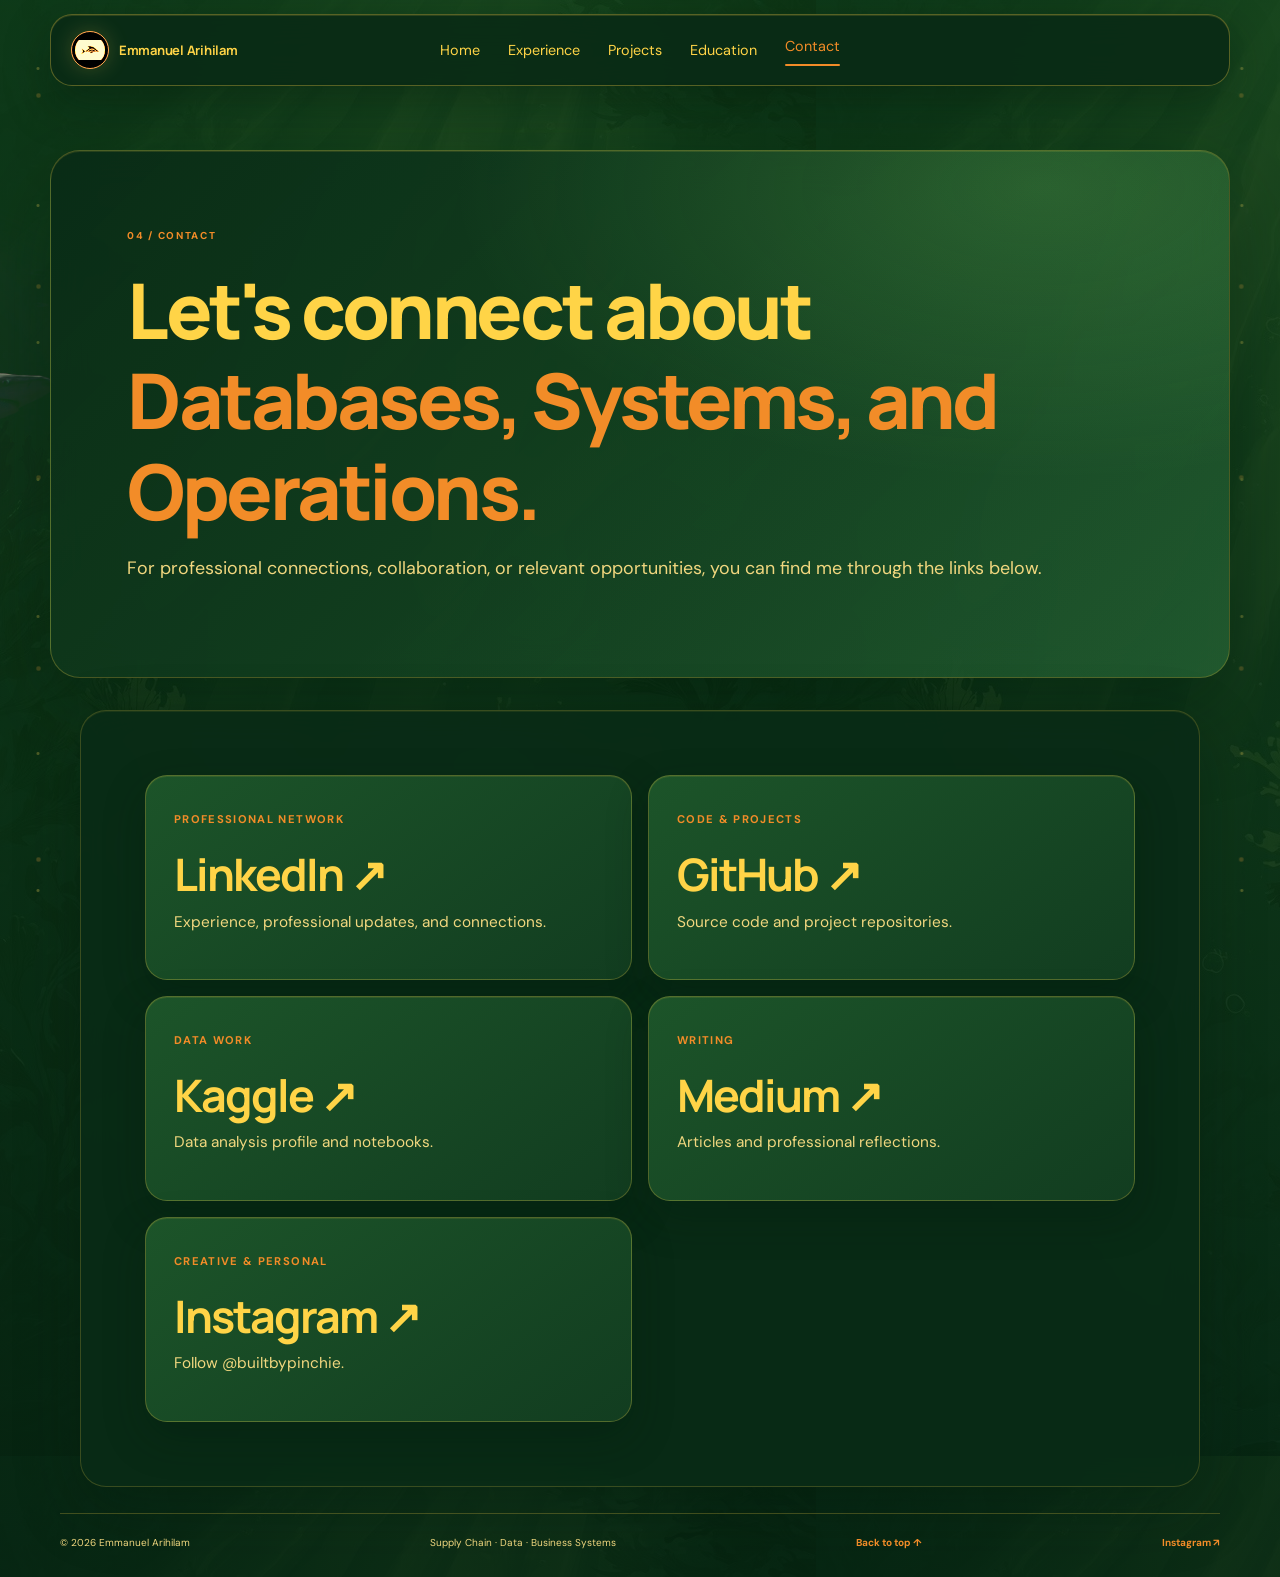
==== commit 508cad30: "Refresh portfolio with underwater theme" ====
--- a/contact.html
+++ b/contact.html
@@ -11,7 +11,7 @@
     <link rel="stylesheet" href="styles.css" />
     <script defer src="script.js"></script>
   </head>
-  <body id="top">
+  <body id="top" class="underwater-site">
     <header class="site-header">
       <a class="brand" href="index.html" aria-label="Emmanuel Arihilam home">
         <img class="brand-logo" src="logo-shark.jpeg" alt="" />
@@ -25,15 +25,6 @@
         <a href="contact.html" class="active" aria-current="page">Contact</a>
       </nav>
       <div class="header-controls">
-        <button
-          class="theme-toggle"
-          type="button"
-          aria-label="Switch to light theme"
-          title="Switch colour theme"
-        >
-          <span class="theme-icon" aria-hidden="true">◐</span
-          ><span class="theme-label">Light mode</span>
-        </button>
         <button
           class="menu-toggle"
           type="button"
--- a/styles.css
+++ b/styles.css
@@ -498,3 +498,817 @@
   border: 1px solid var(--site-border, rgba(255,255,255,.12));
   box-shadow: var(--site-shadow, 0 18px 45px rgba(0,0,0,.12));
 }
+
+.credential-list {
+  display: grid;
+  gap: 14px;
+  border-top: 0;
+}
+.credential-list article {
+  border: 1px solid var(--line);
+  border-radius: 18px;
+  padding: 20px 24px;
+  background: var(--paper);
+}
+
+/* Sky blue, cloudy white, and a restrained amber highlight palette. */
+body.light-theme {
+  --site-bg: #fdfdfe;
+  --site-panel: #ffffff;
+  --site-panel-soft: #f2f8ff;
+  --site-text: #14283b;
+  --site-muted: #536779;
+  --site-subtle: #728699;
+  --site-border: #dceaf6;
+  --site-accent: #0099ff;
+  --site-accent-2: #f35400;
+  --site-chip-bg: #eaf6ff;
+  --site-chip-text: #17608e;
+  --site-link: #0078cc;
+  --site-shadow: 0 18px 45px rgba(19, 94, 145, .08);
+  background: var(--site-bg) !important;
+  color: var(--site-text) !important;
+}
+body.light-theme:not(.projects-page) {
+  --bg: #fdfdfe;
+  --paper: #ffffff;
+  --ink: #14283b;
+  --muted: #536779;
+  --line: #dceaf6;
+  --blue: #0099ff;
+  --blue2: #eaf6ff;
+}
+body.light-theme:not(.projects-page) h1 em,
+body.light-theme:not(.projects-page) h2 em,
+body.light-theme:not(.projects-page) .brand span,
+body.light-theme:not(.projects-page) .nav-links a:hover,
+body.light-theme:not(.projects-page) .nav-links a[aria-current=page],
+body.light-theme:not(.projects-page) .text-link,
+body.light-theme:not(.projects-page) .site-footer a { color: #0099ff !important; }
+body.light-theme:not(.projects-page) .soft,
+body.light-theme:not(.projects-page) .callout { background: #f2f8ff; }
+body.light-theme:not(.projects-page) .primary,
+body.light-theme:not(.projects-page) .primary-link,
+body.light-theme:not(.projects-page) button:not(.theme-toggle):not(.menu-toggle):not(.nav-toggle) {
+  background: #0099ff;
+  color: #fff !important;
+}
+body.light-theme:not(.projects-page) .site-header {
+  background: rgba(253,253,254,.94);
+  border-color: #dceaf6 !important;
+}
+body.light-theme:not(.projects-page) .theme-toggle {
+  color: #17608e !important;
+  border-color: #b8ddf5 !important;
+  background: linear-gradient(135deg, #eaf6ff, #fdfdfe) !important;
+}
+body.light-theme:not(.projects-page) .timeline-item:before { box-shadow: 0 0 0 5px #fdfdfe; }
+body.light-theme:not(.projects-page) .pulse { background: #f35400; }
+body.light-theme.projects-page {
+  --ink: #14283b;
+  --muted: #536779;
+  --panel: #ffffff;
+  --panel2: #f2f8ff;
+  --line: #dceaf6;
+  --violet: #0099ff;
+  --cyan: #f35400;
+  background: #fdfdfe !important;
+  color: #14283b !important;
+}
+body.light-theme.projects-page .ambient-one { background: #0099ff; opacity: .08; }
+body.light-theme.projects-page .ambient-two { background: #f35400; opacity: .12; }
+body.light-theme.projects-page .site-header { background: rgba(253,253,254,.94); border-color: #dceaf6; }
+body.light-theme.projects-page .brand-name,
+body.light-theme.projects-page .site-nav a,
+body.light-theme.projects-page .site-nav a:hover,
+body.light-theme.projects-page .site-nav a.active,
+body.light-theme.projects-page h1,
+body.light-theme.projects-page h2 { color: #14283b; }
+body.light-theme.projects-page .brand-mark { background: linear-gradient(135deg, #0099ff, #67c2ff); box-shadow: 0 0 24px #0099ff33; }
+body.light-theme.projects-page .site-nav a.active:after,
+body.light-theme.projects-page .eyebrow-line { background: #0099ff; }
+body.light-theme.projects-page .eyebrow,
+body.light-theme.projects-page .project-kicker,
+body.light-theme.projects-page .project-meta { color: #0078cc; }
+body.light-theme.projects-page .gradient-text { background-image: linear-gradient(100deg, #0099ff 4%, #61bfff 75%); }
+body.light-theme.projects-page .hero-copy,
+body.light-theme.projects-page .project-content p,
+body.light-theme.projects-page .project-note p,
+body.light-theme.projects-page .hero-meta { color: #536779; }
+body.light-theme.projects-page .project-card { background: #fff; border-color: #dceaf6; box-shadow: 0 18px 45px rgba(19,94,145,.08); }
+body.light-theme.projects-page .project-content h2,
+body.light-theme.projects-page .project-note h2,
+body.light-theme.projects-page .closing-cta h2 { color: #14283b; }
+body.light-theme.projects-page .tag-row span { color: #17608e; border-color: #dceaf6; background: #eaf6ff; }
+body.light-theme.projects-page .project-note { background: linear-gradient(110deg, #fff, #f2f8ff); border-color: #dceaf6; }
+body.light-theme.projects-page .site-footer { border-color: #dceaf6; color: #536779; }
+body.light-theme.projects-page .site-footer a,
+body.light-theme.projects-page .text-link { color: #0078cc; }
+body.light-theme.projects-page .primary-link { background: #0099ff; color: #fff; }
+body.light-theme.projects-page .theme-toggle { color: #17608e !important; border-color: #b8ddf5 !important; background: #eaf6ff !important; }
+body.light-theme.projects-page .pulse-dot,
+body.light-theme.projects-page .visual-status i { background: #f35400; box-shadow: 0 0 12px #f3540099; }
+
+/* Amber-red is the shared hover and keyboard-focus accent. */
+body.light-theme a,
+body.light-theme button,
+body.light-theme .contact-card,
+body.light-theme .project-card { transition: color .2s ease, background-color .2s ease, border-color .2s ease, box-shadow .2s ease, transform .2s ease; }
+body.light-theme a:hover,
+body.light-theme a:focus-visible,
+body.light-theme .nav-links a[aria-current="page"],
+body.light-theme .site-nav a.active { color: #f35400 !important; }
+body.light-theme .button:hover,
+body.light-theme .primary-link:hover,
+body.light-theme button:not(.theme-toggle):not(.menu-toggle):not(.nav-toggle):hover {
+  background: #f35400 !important;
+  border-color: #f35400 !important;
+  color: #fff !important;
+}
+body.light-theme .theme-toggle:hover,
+body.light-theme .menu-toggle:hover,
+body.light-theme .nav-toggle:hover {
+  color: #f35400 !important;
+  border-color: #f35400 !important;
+  background: #fff5f0 !important;
+}
+body.light-theme .contact-card:hover,
+body.light-theme .project-card:hover { border-color: #f35400 !important; box-shadow: 0 18px 45px rgba(243,84,0,.12); }
+body.light-theme.projects-page .site-nav a.active:after { background: #f35400; }
+body.light-theme :focus-visible { outline: 2px solid #f35400; outline-offset: 3px; }
+
+/* Keep all layouts inside the viewport on phones and narrow tablets. */
+html, body { width: 100%; max-width: 100%; }
+body { overflow-x: clip; }
+main, header, footer, section, article, .wrap, .projects-main { min-width: 0; }
+.two-col > *, .card-grid > *, .education-grid > *, .contact-grid > *, .project-grid > * { min-width: 0; }
+img, svg, video, canvas { max-width: 100%; }
+@media (max-width: 680px) {
+  .wrap { width: 100%; padding-left: 20px; padding-right: 20px; }
+  .site-header { max-width: calc(100% - 24px); }
+  .hero, .page-hero, .projects-hero { padding-top: 48px; }
+  h1 { font-size: clamp(2.15rem, 11vw, 3.4rem); }
+  h2 { overflow-wrap: anywhere; }
+  .project-grid, .card-grid, .education-grid, .contact-grid, .two-col { grid-template-columns: minmax(0, 1fr); }
+  .project-visual { height: clamp(230px, 68vw, 290px); }
+  .project-note { grid-template-columns: minmax(0, 1fr); }
+  .project-actions, .actions { flex-wrap: wrap; }
+  .project-meta { flex-wrap: wrap; }
+  .site-footer { width: 100%; padding: 20px; flex-wrap: wrap; }
+  .credential-list article { min-width: 0; }
+  .credential-list article > span { white-space: normal; }
+}
+@media (max-width: 360px) {
+  .wrap { padding-left: 16px; padding-right: 16px; }
+  .site-header, .projects-main { max-width: calc(100% - 20px); }
+  .brand-name { font-size: 11px; }
+  .project-content, .project-note { padding: 18px; }
+  .project-link { max-width: 100%; }
+}
+
+/* Shared visual system inspired by the supplied reference: bold blue hero,
+   cloudy white canvas, and vivid amber-red calls to action. */
+body:not(.dark-theme) {
+  color-scheme: light;
+  background: #0099ff !important;
+  color: #14283b !important;
+  --site-bg: #fdfdfe;
+  --site-panel: #ffffff;
+  --site-panel-soft: #eef8ff;
+  --site-text: #14283b;
+  --site-muted: #526779;
+  --site-subtle: #728699;
+  --site-border: #d9eaf6;
+  --site-accent: #0099ff;
+  --site-accent-2: #f35400;
+  --site-chip-bg: #e9f6ff;
+  --site-chip-text: #17608e;
+  --site-link: #0078cc;
+  --site-shadow: 0 18px 45px rgba(19,94,145,.09);
+  --bg: #fdfdfe;
+  --paper: #ffffff;
+  --ink: #14283b;
+  --muted: #526779;
+  --line: #d9eaf6;
+  --blue: #0099ff;
+  --blue2: #e9f6ff;
+}
+body:not(.dark-theme) .site-header {
+  background: rgba(253,253,254,.96) !important;
+  border-color: #d9eaf6 !important;
+  box-shadow: 0 8px 28px rgba(0,88,145,.06) !important;
+}
+body:not(.dark-theme) .brand,
+body:not(.dark-theme) .brand-name,
+body:not(.dark-theme) .nav-links,
+body:not(.dark-theme) .nav-links a,
+body:not(.dark-theme) .site-nav a,
+body:not(.dark-theme) .site-footer { color: #14283b !important; }
+body:not(.dark-theme) .hero,
+body:not(.dark-theme) .page-hero,
+body:not(.dark-theme) .projects-hero {
+  background: linear-gradient(135deg, #0099ff 0%, #48b8ff 58%, #9cddff 100%);
+  color: #fff;
+  width: 100%;
+  max-width: none;
+  border-radius: 0;
+  padding: clamp(48px, 8vw, 100px) clamp(20px, 6vw, 64px);
+  margin: 0 auto 28px;
+  box-shadow: inset 0 -1px rgba(255,255,255,.25);
+}
+body:not(.dark-theme) .hero > *,
+body:not(.dark-theme) .page-hero > *,
+body:not(.dark-theme) .projects-hero > * { max-width: 1120px; margin-left: auto; margin-right: auto; }
+body:not(.dark-theme) .projects-hero > * { max-width: 790px; }
+body:not(.dark-theme) .section:not(.soft):not(.callout) {
+  background: #fdfdfe;
+  border-radius: 24px;
+  margin-top: 24px;
+  margin-bottom: 24px;
+}
+body:not(.dark-theme) .hero h1,
+body:not(.dark-theme) .page-hero h1,
+body:not(.dark-theme) .projects-hero h1,
+body:not(.dark-theme) .hero h2,
+body:not(.dark-theme) .page-hero h2,
+body:not(.dark-theme) .projects-hero h2 { color: #fff !important; }
+body:not(.dark-theme) .hero .eyebrow,
+body:not(.dark-theme) .page-hero .eyebrow,
+body:not(.dark-theme) .projects-hero .eyebrow,
+body:not(.dark-theme) .hero .lede,
+body:not(.dark-theme) .page-hero .lede,
+body:not(.dark-theme) .projects-hero .hero-copy,
+body:not(.dark-theme) .projects-hero .hero-meta { color: rgba(255,255,255,.92) !important; }
+body:not(.dark-theme) .hero h1 em,
+body:not(.dark-theme) .page-hero h1 em,
+body:not(.dark-theme) .projects-hero .gradient-text { color: #fff !important; -webkit-text-fill-color: #fff; }
+body:not(.dark-theme) .soft,
+body:not(.dark-theme) .callout,
+body:not(.dark-theme) .project-note { background: #eef8ff !important; }
+body:not(.dark-theme) .card,
+body:not(.dark-theme) .project-detail,
+body:not(.dark-theme) .contact-card,
+body:not(.dark-theme) .project-card,
+body:not(.dark-theme) .credential-list article {
+  background: #fff !important;
+  border-color: #d9eaf6 !important;
+  color: #14283b !important;
+  box-shadow: 0 12px 35px rgba(19,94,145,.07);
+}
+body:not(.dark-theme) .primary,
+body:not(.dark-theme) .primary-link,
+body:not(.dark-theme) .project-link.primary-link {
+  background: #f35400 !important;
+  color: #fff !important;
+  border: 0;
+}
+body:not(.dark-theme) .tag,
+body:not(.dark-theme) .chip,
+body:not(.dark-theme) .skill-tag,
+body:not(.dark-theme) .tag-row span,
+body:not(.dark-theme) .tags span { background: #e9f6ff; color: #17608e; border-color: #d9eaf6; }
+body:not(.dark-theme) .project-visual { background-color: #eaf6ff; }
+body:not(.dark-theme) .project-content h2,
+body:not(.dark-theme) .project-note h2,
+body:not(.dark-theme) .closing-cta h2,
+body:not(.dark-theme) .timeline-item h2,
+body:not(.dark-theme) .card h2,
+body:not(.dark-theme) .project-detail h2 { color: #14283b !important; }
+body:not(.dark-theme) .project-content p,
+body:not(.dark-theme) .project-note p,
+body:not(.dark-theme) .card p,
+body:not(.dark-theme) .contact-card p,
+body:not(.dark-theme) .project-detail p { color: #526779 !important; }
+body:not(.dark-theme) .site-footer { border-color: #d9eaf6 !important; }
+body:not(.dark-theme) .site-footer,
+body:not(.dark-theme) .closing-cta { color: #fff !important; }
+body:not(.dark-theme) a:hover,
+body:not(.dark-theme) a:focus-visible,
+body:not(.dark-theme) .nav-links a[aria-current="page"],
+body:not(.dark-theme) .site-nav a.active { color: #f35400 !important; }
+body:not(.dark-theme) .button:hover,
+body:not(.dark-theme) .primary-link:hover,
+body:not(.dark-theme) button:not(.theme-toggle):not(.menu-toggle):not(.nav-toggle):hover {
+  background: #f35400 !important;
+  color: #fff !important;
+}
+body:not(.dark-theme) .site-nav a.active:after,
+body:not(.dark-theme) .eyebrow-line { background: #f35400 !important; }
+@media (max-width: 680px) {
+  body:not(.dark-theme) .hero,
+  body:not(.dark-theme) .page-hero,
+  body:not(.dark-theme) .projects-hero {
+    width: 100%;
+    padding: 42px 20px;
+    border-radius: 0;
+  }
+  body:not(.dark-theme) .section:not(.soft):not(.callout) { border-radius: 18px; }
+}
+
+/* Greenhouse details: leafy vines frame the page and hang from the header. */
+body:not(.dark-theme)::before,
+body:not(.dark-theme)::after {
+  content: "";
+  position: fixed;
+  z-index: 0;
+  pointer-events: none;
+  top: 0;
+  bottom: 0;
+  width: clamp(62px, 9vw, 132px);
+  background-image: url("foliage-vine.svg");
+  background-size: 100% 350px;
+  background-position: top center;
+  background-repeat: repeat-y;
+  opacity: .86;
+}
+body:not(.dark-theme)::before { left: 0; }
+body:not(.dark-theme)::after { right: 0; transform: scaleX(-1); }
+body:not(.dark-theme) > header,
+body:not(.dark-theme) > main,
+body:not(.dark-theme) > section,
+body:not(.dark-theme) > footer { position: relative; z-index: 1; }
+body:not(.dark-theme) .site-header {
+  position: sticky;
+  isolation: isolate;
+  overflow: visible;
+  background: rgba(253,253,254,.94) !important;
+  border: 1px solid rgba(70,107,67,.2) !important;
+  border-radius: 0 0 22px 22px;
+  box-shadow: 0 12px 35px rgba(35,73,39,.12) !important;
+}
+body:not(.dark-theme) .site-header::before,
+body:not(.dark-theme) .site-header::after {
+  content: "";
+  position: absolute;
+  z-index: 2;
+  top: 22px;
+  width: clamp(64px, 8vw, 112px);
+  height: 235px;
+  pointer-events: none;
+  background: url("foliage-vine.svg") top center / contain no-repeat;
+  filter: drop-shadow(0 5px 6px rgba(37,76,38,.12));
+}
+body:not(.dark-theme) .site-header::before { left: -38px; }
+body:not(.dark-theme) .site-header::after { right: -38px; transform: scaleX(-1); }
+body:not(.dark-theme) .site-header .brand,
+body:not(.dark-theme) .site-header .nav-links,
+body:not(.dark-theme) .site-header .header-controls { position: relative; z-index: 3; }
+body:not(.dark-theme) .site-header .brand-logo {
+  border: 2px solid #789c62;
+  box-shadow: 0 0 0 3px rgba(120,156,98,.16);
+}
+body:not(.dark-theme) .site-header .nav-links a:hover,
+body:not(.dark-theme) .site-header .nav-links a.active { color: #f35400 !important; }
+body:not(.dark-theme) .site-header .nav-links a.active::after {
+  content: "";
+  display: block;
+  height: 2px;
+  margin-top: 5px;
+  border-radius: 2px;
+  background: #f35400;
+}
+body.projects-page:not(.dark-theme) .projects-main { position: relative; z-index: 1; }
+body.projects-page:not(.dark-theme) .project-card { border-radius: 24px; }
+body.projects-page:not(.dark-theme) .project-visual { border-radius: 22px 22px 0 0; }
+@media (max-width: 760px) {
+  body:not(.dark-theme)::before,
+  body:not(.dark-theme)::after { width: 45px; opacity: .55; }
+  body:not(.dark-theme) .site-header::before,
+  body:not(.dark-theme) .site-header::after {
+    top: 56px;
+    width: 58px;
+    height: 145px;
+    opacity: .6;
+  }
+  body:not(.dark-theme) .site-header::before { left: -16px; }
+  body:not(.dark-theme) .site-header::after { right: -16px; }
+}
+@media (max-width: 420px) {
+  body:not(.dark-theme) .site-header::before,
+  body:not(.dark-theme) .site-header::after { width: 42px; height: 110px; opacity: .4; }
+}
+
+/* Underwater portfolio art direction */
+body.underwater-site {
+  --site-bg: #062c28;
+  --site-panel: rgba(6, 39, 34, .76);
+  --site-panel-soft: rgba(9, 58, 48, .72);
+  --site-text: #eef7e9;
+  --site-muted: #c2d8cb;
+  --site-subtle: #a5c1b1;
+  --site-border: rgba(190, 239, 195, .23);
+  --site-accent: #b3ed75;
+  --site-accent-2: #5ee0b0;
+  --site-chip-bg: rgba(141, 212, 129, .12);
+  --site-chip-text: #d8f2c6;
+  color-scheme: dark;
+  min-height: 100vh;
+  color: var(--site-text) !important;
+  background-color: #062c28 !important;
+  background-image: linear-gradient(180deg, rgba(2,20,21,.24), rgba(2,25,22,.58)), url("assets/underwater-forest.jpg") !important;
+  background-position: center top;
+  background-size: cover;
+  background-attachment: fixed;
+  font-family: "DM Sans", sans-serif;
+}
+body.underwater-site::before,
+body.underwater-site::after {
+  width: clamp(44px, 6vw, 88px);
+  opacity: .3;
+  mix-blend-mode: screen;
+  background-image: radial-gradient(circle, rgba(224,255,203,.9) 0 1px, transparent 2px), radial-gradient(circle, rgba(172,239,195,.65) 0 1.5px, transparent 3px);
+  background-size: 54px 137px, 71px 191px;
+  animation: bubbles-rise 14s linear infinite;
+}
+body.underwater-site .site-header::before,
+body.underwater-site .site-header::after { display: none; }
+body.underwater-site > header,
+body.underwater-site > main,
+body.underwater-site > section,
+body.underwater-site > footer { position: relative; z-index: 1; }
+body.underwater-site .site-header {
+  width: min(1180px, calc(100% - 40px));
+  height: auto;
+  min-height: 72px;
+  margin: 14px auto;
+  padding: 12px 20px;
+  gap: 20px;
+  position: sticky;
+  top: 10px;
+  background: rgba(5, 31, 29, .75) !important;
+  border: 1px solid rgba(194, 232, 187, .2) !important;
+  border-radius: 22px;
+  box-shadow: 0 18px 45px rgba(0,0,0,.23), inset 0 1px rgba(255,255,255,.08) !important;
+  backdrop-filter: blur(18px);
+  -webkit-backdrop-filter: blur(18px);
+}
+body.underwater-site .site-header .brand,
+body.underwater-site .site-header .brand-name,
+body.underwater-site .site-header .nav-links,
+body.underwater-site .site-header .nav-links a { color: #eef7e9 !important; }
+body.underwater-site .site-header .brand-logo {
+  border: 1px solid rgba(193,242,162,.65);
+  box-shadow: 0 0 22px rgba(120,230,157,.2);
+  mix-blend-mode: screen;
+}
+body.underwater-site .site-header .nav-links a:hover,
+body.underwater-site .site-header .nav-links a.active,
+body.underwater-site .site-header .nav-links a[aria-current="page"] { color: #b3ed75 !important; }
+body.underwater-site .site-header .nav-links a.active::after { background: #b3ed75 !important; }
+body.underwater-site .theme-toggle,
+body.underwater-site .menu-toggle {
+  color: #e9f5e5 !important;
+  border-color: rgba(190,239,195,.25) !important;
+  background: rgba(255,255,255,.07) !important;
+}
+body.underwater-site main { width: 100%; }
+body.underwater-site .hero,
+body.underwater-site .page-hero,
+body.underwater-site .projects-hero {
+  position: relative;
+  isolation: isolate;
+  overflow: hidden;
+  width: min(1180px, calc(100% - 40px));
+  max-width: 1180px;
+  margin: clamp(24px, 5vw, 64px) auto 32px;
+  padding: clamp(34px, 6vw, 76px);
+  border: 1px solid rgba(204,244,196,.2);
+  border-radius: 30px;
+  background: linear-gradient(135deg, rgba(5,35,32,.84), rgba(9,59,48,.65)) !important;
+  box-shadow: 0 32px 100px rgba(0,0,0,.22), inset 0 1px rgba(255,255,255,.1);
+  backdrop-filter: blur(18px);
+  -webkit-backdrop-filter: blur(18px);
+}
+body.underwater-site .hero::after,
+body.underwater-site .page-hero::after,
+body.underwater-site .projects-hero::after {
+  content: "";
+  position: absolute;
+  z-index: -1;
+  inset: -1px;
+  pointer-events: none;
+  background: radial-gradient(ellipse at 84% 7%, rgba(146,239,111,.17), transparent 42%), linear-gradient(135deg, transparent 46%, rgba(132,225,163,.06));
+}
+body.underwater-site .hero h1,
+body.underwater-site .page-hero h1,
+body.underwater-site .projects-hero h1,
+body.underwater-site .hero h2,
+body.underwater-site .page-hero h2,
+body.underwater-site .projects-hero h2 { color: #f2f8e9 !important; }
+body.underwater-site .hero h1 em,
+body.underwater-site .page-hero h1 em,
+body.underwater-site .projects-hero .gradient-text { color: #b3ed75 !important; -webkit-text-fill-color: #b3ed75; }
+body.underwater-site .hero .eyebrow,
+body.underwater-site .page-hero .eyebrow,
+body.underwater-site .projects-hero .eyebrow,
+body.underwater-site .hero .lede,
+body.underwater-site .page-hero .lede,
+body.underwater-site .projects-hero .hero-copy,
+body.underwater-site .projects-hero .hero-meta { color: #c2d8cb !important; }
+body.underwater-site .hero .eyebrow,
+body.underwater-site .page-hero .eyebrow,
+body.underwater-site .projects-hero .eyebrow { color: #b3ed75 !important; }
+body.underwater-site .hero-logo-art {
+  border: 1px solid rgba(190,239,195,.3);
+  border-radius: 50%;
+  background: radial-gradient(circle, rgba(74,161,116,.24), rgba(2,18,19,.08) 68%);
+  box-shadow: 0 0 70px rgba(84,219,164,.19), inset 0 0 40px rgba(141,227,133,.08);
+}
+body.underwater-site .hero-logo-art img { mix-blend-mode: screen; filter: drop-shadow(0 0 18px rgba(184,244,171,.35)); }
+body.underwater-site .section,
+body.underwater-site .section:not(.soft):not(.callout) {
+  background: rgba(3, 31, 29, .72) !important;
+  border: 1px solid rgba(193,232,188,.16);
+  border-radius: 26px;
+  margin: 26px auto;
+  padding: clamp(28px, 5vw, 64px);
+  color: #eaf4e8;
+  box-shadow: 0 22px 65px rgba(0,0,0,.16), inset 0 1px rgba(255,255,255,.05);
+  backdrop-filter: blur(15px);
+  -webkit-backdrop-filter: blur(15px);
+}
+body.underwater-site .section.soft,
+body.underwater-site .section.callout { background: rgba(13,66,50,.68) !important; }
+body.underwater-site .section h2,
+body.underwater-site .section h3,
+body.underwater-site .section strong,
+body.underwater-site .project-content h2,
+body.underwater-site .project-note h2,
+body.underwater-site .closing-cta h2 { color: #eef7e9 !important; }
+body.underwater-site .section p,
+body.underwater-site .section li,
+body.underwater-site .project-content p,
+body.underwater-site .project-note p,
+body.underwater-site .project-detail p,
+body.underwater-site .card p,
+body.underwater-site .contact-card p { color: #c2d8cb !important; }
+body.underwater-site .card,
+body.underwater-site .project-detail,
+body.underwater-site .contact-card,
+body.underwater-site .project-card,
+body.underwater-site .credential-list article {
+  color: #eef7e9 !important;
+  background: linear-gradient(145deg, rgba(12,58,48,.84), rgba(4,35,34,.87)) !important;
+  border: 1px solid rgba(190,239,195,.2) !important;
+  border-radius: 22px;
+  box-shadow: 0 16px 42px rgba(0,0,0,.18), inset 0 1px rgba(255,255,255,.06);
+}
+body.underwater-site .card-index,
+body.underwater-site .project-meta,
+body.underwater-site .project-kicker,
+body.underwater-site .time,
+body.underwater-site .contact-card > span { color: #b3ed75 !important; }
+body.underwater-site .tags span,
+body.underwater-site .tag-row span {
+  color: #d8f2c6 !important;
+  background: rgba(142,211,126,.12) !important;
+  border: 1px solid rgba(182,230,154,.18) !important;
+}
+body.underwater-site .button.primary,
+body.underwater-site .primary-link {
+  color: #092d28 !important;
+  background: linear-gradient(135deg, #b9ed7c, #61d8a7) !important;
+  box-shadow: 0 8px 24px rgba(104,227,164,.18);
+}
+body.underwater-site .button.ghost,
+body.underwater-site .text-link,
+body.underwater-site a { color: #b9edda; }
+body.underwater-site a:hover,
+body.underwater-site a:focus-visible,
+body.underwater-site .nav-links a.active { color: #d0f58f !important; }
+body.underwater-site .button.primary:hover,
+body.underwater-site .primary-link:hover { transform: translateY(-2px); filter: brightness(1.08); }
+body.underwater-site .site-footer { color: #c2d8cb !important; border-color: rgba(190,239,195,.2) !important; }
+body.underwater-site .site-footer a { color: #b3ed75 !important; }
+body.underwater-site .project-card:hover { transform: translateY(-7px) rotateX(1deg); }
+body.underwater-site .project-visual {
+  background-color: #0a493d;
+  filter: saturate(.82) hue-rotate(14deg);
+}
+body.underwater-site .projects-page .project-note { background: rgba(6,48,40,.78) !important; border-color: rgba(190,239,195,.2); }
+body.underwater-site .ambient-one { background: #73e899; opacity: .12; }
+body.underwater-site .ambient-two { background: #c4f079; opacity: .09; }
+body.underwater-site.light-theme {
+  background-image: linear-gradient(180deg, rgba(2,20,21,.12), rgba(2,25,22,.38)), url("assets/underwater-forest.jpg") !important;
+}
+body.underwater-site.light-theme .site-header { background: rgba(9,54,45,.63) !important; }
+body.underwater-site.light-theme .hero,
+body.underwater-site.light-theme .page-hero,
+body.underwater-site.light-theme .projects-hero { background: linear-gradient(135deg, rgba(8,58,47,.72), rgba(19,91,60,.52)) !important; }
+body.underwater-site.light-theme .section,
+body.underwater-site.light-theme .section:not(.soft):not(.callout) { background: rgba(8,54,44,.6) !important; }
+body.underwater-site.light-theme .card,
+body.underwater-site.light-theme .project-detail,
+body.underwater-site.light-theme .contact-card,
+body.underwater-site.light-theme .project-card,
+body.underwater-site.light-theme .credential-list article { background: rgba(15,72,53,.67) !important; }
+body.underwater-site input,
+body.underwater-site textarea,
+body.underwater-site select {
+  color: #eef7e9 !important;
+  background: rgba(4,35,34,.8) !important;
+  border: 1px solid rgba(190,239,195,.24) !important;
+  border-radius: 12px;
+}
+body.underwater-site input::placeholder,
+body.underwater-site textarea::placeholder { color: #a5c1b1; }
+body.underwater-site :focus-visible { outline: 2px solid #b3ed75; outline-offset: 3px; }
+
+/* Final palette: Mandarin Orange, Forest Green, Crest Yellow. */
+body.underwater-site {
+  --mandarin-orange: #f28c28;
+  --forest-green: #228b22;
+  --forest-deep: #092b16;
+  --forest-panel: #123d20;
+  --forest-panel-light: #1c5429;
+  --crest-yellow: #ffd447;
+  --site-bg: var(--forest-deep);
+  --site-panel: var(--forest-panel);
+  --site-panel-soft: var(--forest-panel-light);
+  --site-text: var(--crest-yellow);
+  --site-muted: #f1d77f;
+  --site-subtle: #ddb949;
+  --site-border: rgba(255,212,71,.3);
+  --site-accent: var(--crest-yellow);
+  --site-accent-2: var(--mandarin-orange);
+  --site-chip-bg: rgba(34,139,34,.36);
+  --site-chip-text: var(--crest-yellow);
+  --bg: var(--forest-deep);
+  --paper: var(--forest-panel);
+  --ink: var(--crest-yellow);
+  --muted: var(--site-muted);
+  --line: rgba(255,212,71,.24);
+  --blue: var(--forest-green);
+  --blue2: rgba(34,139,34,.36);
+  --green: var(--forest-green);
+  color: var(--crest-yellow) !important;
+  background-color: var(--forest-deep) !important;
+  background-image: linear-gradient(180deg, rgba(13,57,22,.9), rgba(6,37,17,.94)), url("assets/underwater-forest.jpg") !important;
+}
+body.underwater-site::before,
+body.underwater-site::after {
+  background-image: radial-gradient(circle, rgba(255,212,71,.95) 0 1px, transparent 2px), radial-gradient(circle, rgba(242,140,40,.8) 0 1.5px, transparent 3px);
+}
+body.underwater-site .site-header {
+  color: var(--crest-yellow) !important;
+  background: rgba(9,43,22,.9) !important;
+  border-color: rgba(255,212,71,.32) !important;
+  box-shadow: 0 18px 45px rgba(4,27,12,.38), inset 0 1px rgba(255,212,71,.14) !important;
+}
+body.underwater-site .site-header .brand,
+body.underwater-site .site-header .brand-name,
+body.underwater-site .site-header .nav-links,
+body.underwater-site .site-header .nav-links a,
+body.underwater-site .menu-toggle { color: var(--crest-yellow) !important; }
+body.underwater-site .site-header .brand-logo { border-color: var(--mandarin-orange); filter: sepia(1) saturate(3) hue-rotate(345deg); }
+body.underwater-site .site-header .nav-links a:hover,
+body.underwater-site .site-header .nav-links a.active,
+body.underwater-site .site-header .nav-links a[aria-current="page"] { color: var(--mandarin-orange) !important; }
+body.underwater-site .site-header .nav-links a.active::after { background: var(--mandarin-orange) !important; }
+body.underwater-site .menu-toggle { border-color: rgba(255,212,71,.36) !important; background: rgba(34,139,34,.28) !important; }
+body.underwater-site .hero,
+body.underwater-site .page-hero,
+body.underwater-site .projects-hero {
+  color: var(--crest-yellow) !important;
+  border-color: rgba(255,212,71,.26) !important;
+  background: linear-gradient(135deg, rgba(9,43,22,.94), rgba(28,84,41,.86)) !important;
+  box-shadow: 0 32px 90px rgba(4,27,12,.35), inset 0 1px rgba(255,212,71,.12);
+}
+body.underwater-site .hero h1,
+body.underwater-site .page-hero h1,
+body.underwater-site .projects-hero h1,
+body.underwater-site .hero h2,
+body.underwater-site .page-hero h2,
+body.underwater-site .projects-hero h2,
+body.underwater-site .section h2,
+body.underwater-site .section h3,
+body.underwater-site .section strong,
+body.underwater-site .project-content h2,
+body.underwater-site .project-note h2,
+body.underwater-site .closing-cta h2 { color: var(--crest-yellow) !important; }
+body.underwater-site .hero h1 em,
+body.underwater-site .page-hero h1 em,
+body.underwater-site .projects-hero .gradient-text,
+body.underwater-site .hero .eyebrow,
+body.underwater-site .page-hero .eyebrow,
+body.underwater-site .projects-hero .eyebrow,
+body.underwater-site .card-index,
+body.underwater-site .project-meta,
+body.underwater-site .project-kicker,
+body.underwater-site .time,
+body.underwater-site .contact-card > span { color: var(--mandarin-orange) !important; -webkit-text-fill-color: var(--mandarin-orange); }
+body.underwater-site .hero .lede,
+body.underwater-site .page-hero .lede,
+body.underwater-site .projects-hero .hero-copy,
+body.underwater-site .projects-hero .hero-meta,
+body.underwater-site .section p,
+body.underwater-site .section li,
+body.underwater-site .project-content p,
+body.underwater-site .project-note p,
+body.underwater-site .project-detail p,
+body.underwater-site .card p,
+body.underwater-site .contact-card p { color: var(--site-muted) !important; }
+body.underwater-site .section,
+body.underwater-site .section:not(.soft):not(.callout),
+body.underwater-site .section.soft,
+body.underwater-site .section.callout {
+  color: var(--crest-yellow) !important;
+  background: rgba(9,43,22,.91) !important;
+  border-color: rgba(255,212,71,.2) !important;
+  box-shadow: 0 22px 65px rgba(4,27,12,.3), inset 0 1px rgba(255,212,71,.08);
+}
+body.underwater-site .card,
+body.underwater-site .project-detail,
+body.underwater-site .contact-card,
+body.underwater-site .project-card,
+body.underwater-site .credential-list article {
+  color: var(--crest-yellow) !important;
+  background: linear-gradient(145deg, var(--forest-panel-light), var(--forest-panel)) !important;
+  border-color: rgba(255,212,71,.26) !important;
+  box-shadow: 0 16px 42px rgba(4,27,12,.32), inset 0 1px rgba(255,212,71,.1);
+}
+body.underwater-site .tags span,
+body.underwater-site .tag-row span { color: var(--crest-yellow) !important; background: rgba(34,139,34,.38) !important; border-color: rgba(255,212,71,.24) !important; }
+body.underwater-site .button.primary,
+body.underwater-site .primary-link {
+  color: var(--forest-deep) !important;
+  background: var(--mandarin-orange) !important;
+  border-color: var(--mandarin-orange) !important;
+  box-shadow: 0 8px 24px rgba(242,140,40,.24);
+}
+body.underwater-site .button.ghost,
+body.underwater-site .text-link,
+body.underwater-site a { color: var(--crest-yellow); }
+body.underwater-site a:hover,
+body.underwater-site a:focus-visible,
+body.underwater-site .nav-links a.active { color: var(--mandarin-orange) !important; }
+body.underwater-site .button.primary:hover,
+body.underwater-site .primary-link:hover { color: var(--forest-deep) !important; background: var(--crest-yellow) !important; border-color: var(--crest-yellow) !important; }
+body.underwater-site .project-card:hover { border-color: var(--mandarin-orange) !important; box-shadow: 0 22px 60px rgba(242,140,40,.2); }
+body.underwater-site .site-footer { color: var(--site-muted) !important; border-color: rgba(255,212,71,.24) !important; }
+body.underwater-site .site-footer a { color: var(--mandarin-orange) !important; }
+body.underwater-site .hero-logo-art { border-color: rgba(255,212,71,.35); box-shadow: 0 0 70px rgba(242,140,40,.2), inset 0 0 40px rgba(255,212,71,.08); }
+body.underwater-site .hero-logo-art { background: radial-gradient(circle, rgba(34,139,34,.42), var(--forest-deep) 70%); }
+body.underwater-site .hero-logo-art img { filter: sepia(1) saturate(3) hue-rotate(345deg) drop-shadow(0 0 18px rgba(255,212,71,.35)); }
+body.underwater-site .project-visual { filter: sepia(.6) saturate(1.3) hue-rotate(350deg); }
+body.underwater-site .pulse,
+body.underwater-site .pulse-dot,
+body.underwater-site .visual-status i { background: var(--forest-green) !important; box-shadow: 0 0 12px rgba(34,139,34,.75); }
+body.underwater-site .timeline { border-color: rgba(255,212,71,.38); }
+body.underwater-site .timeline-item::before { background: var(--mandarin-orange); box-shadow: 0 0 0 5px var(--forest-deep); }
+body.underwater-site .button.ghost { background: rgba(34,139,34,.34) !important; border-color: rgba(255,212,71,.3); }
+body.underwater-site .button.ghost:hover { color: var(--forest-deep) !important; background: var(--crest-yellow) !important; }
+body.underwater-site .hero-kicker,
+body.underwater-site .snapshot span,
+body.underwater-site .timeline-item h3,
+body.underwater-site .copy,
+body.underwater-site .note,
+body.underwater-site .credential-list p { color: var(--site-muted) !important; }
+body.underwater-site .credential-list article > span { color: var(--crest-yellow); background: var(--forest-panel); border-color: rgba(255,212,71,.24); }
+body.underwater-site .ambient-one { background: var(--forest-green); }
+body.underwater-site .ambient-two { background: var(--crest-yellow); }
+body.underwater-site .contact-card:hover { border-color: var(--mandarin-orange) !important; }
+body.underwater-site input,
+body.underwater-site textarea,
+body.underwater-site select { color: var(--crest-yellow) !important; background: var(--forest-deep) !important; border-color: rgba(255,212,71,.3) !important; }
+body.underwater-site input::placeholder,
+body.underwater-site textarea::placeholder { color: var(--site-subtle); }
+body.underwater-site :focus-visible { outline-color: var(--crest-yellow); }
+.background-shark {
+  position: fixed;
+  z-index: 0;
+  top: 23vh;
+  left: -35vw;
+  width: clamp(320px, 44vw, 660px);
+  aspect-ratio: 3 / 2;
+  pointer-events: none;
+  opacity: .7;
+  background: url("assets/shark-underwater.jpg") center / contain no-repeat;
+  mix-blend-mode: lighten;
+  filter: sepia(.25) saturate(.72) hue-rotate(340deg) brightness(.82);
+  mask-image: radial-gradient(ellipse at center, #000 40%, rgba(0,0,0,.8) 65%, transparent 84%);
+  animation: background-shark-swim 54s linear infinite;
+  will-change: left, top, transform;
+}
+@keyframes background-shark-swim {
+  0% { left: -35vw; top: 22vh; transform: perspective(900px) translate3d(0,0,-70px) rotateY(-12deg) rotateZ(-2deg); }
+  45% { top: 34vh; transform: perspective(900px) translate3d(0,-16px,30px) rotateY(7deg) rotateZ(1deg); }
+  100% { left: 110vw; top: 24vh; transform: perspective(900px) translate3d(0,8px,-50px) rotateY(-6deg) rotateZ(-1deg); }
+}
+@media (max-width: 760px) {
+  .background-shark { top: 19vh; width: min(420px, 72vw); opacity: .48; }
+}
+@media (prefers-reduced-motion: reduce) {
+  .background-shark { animation: none; left: 50%; top: 24vh; transform: translateX(-50%); }
+}
+
+@keyframes bubbles-rise { to { background-position: -20px -400px, 70px -520px; } }
+@media (max-width: 760px) {
+  body.underwater-site { background-attachment: scroll; }
+  body.underwater-site .site-header { width: calc(100% - 24px); }
+  body.underwater-site .hero,
+  body.underwater-site .page-hero,
+  body.underwater-site .projects-hero { width: calc(100% - 24px); padding: 30px 22px; border-radius: 22px; }
+  body.underwater-site .section,
+  body.underwater-site .section:not(.soft):not(.callout) { width: calc(100% - 24px); padding: 30px 22px; }
+}
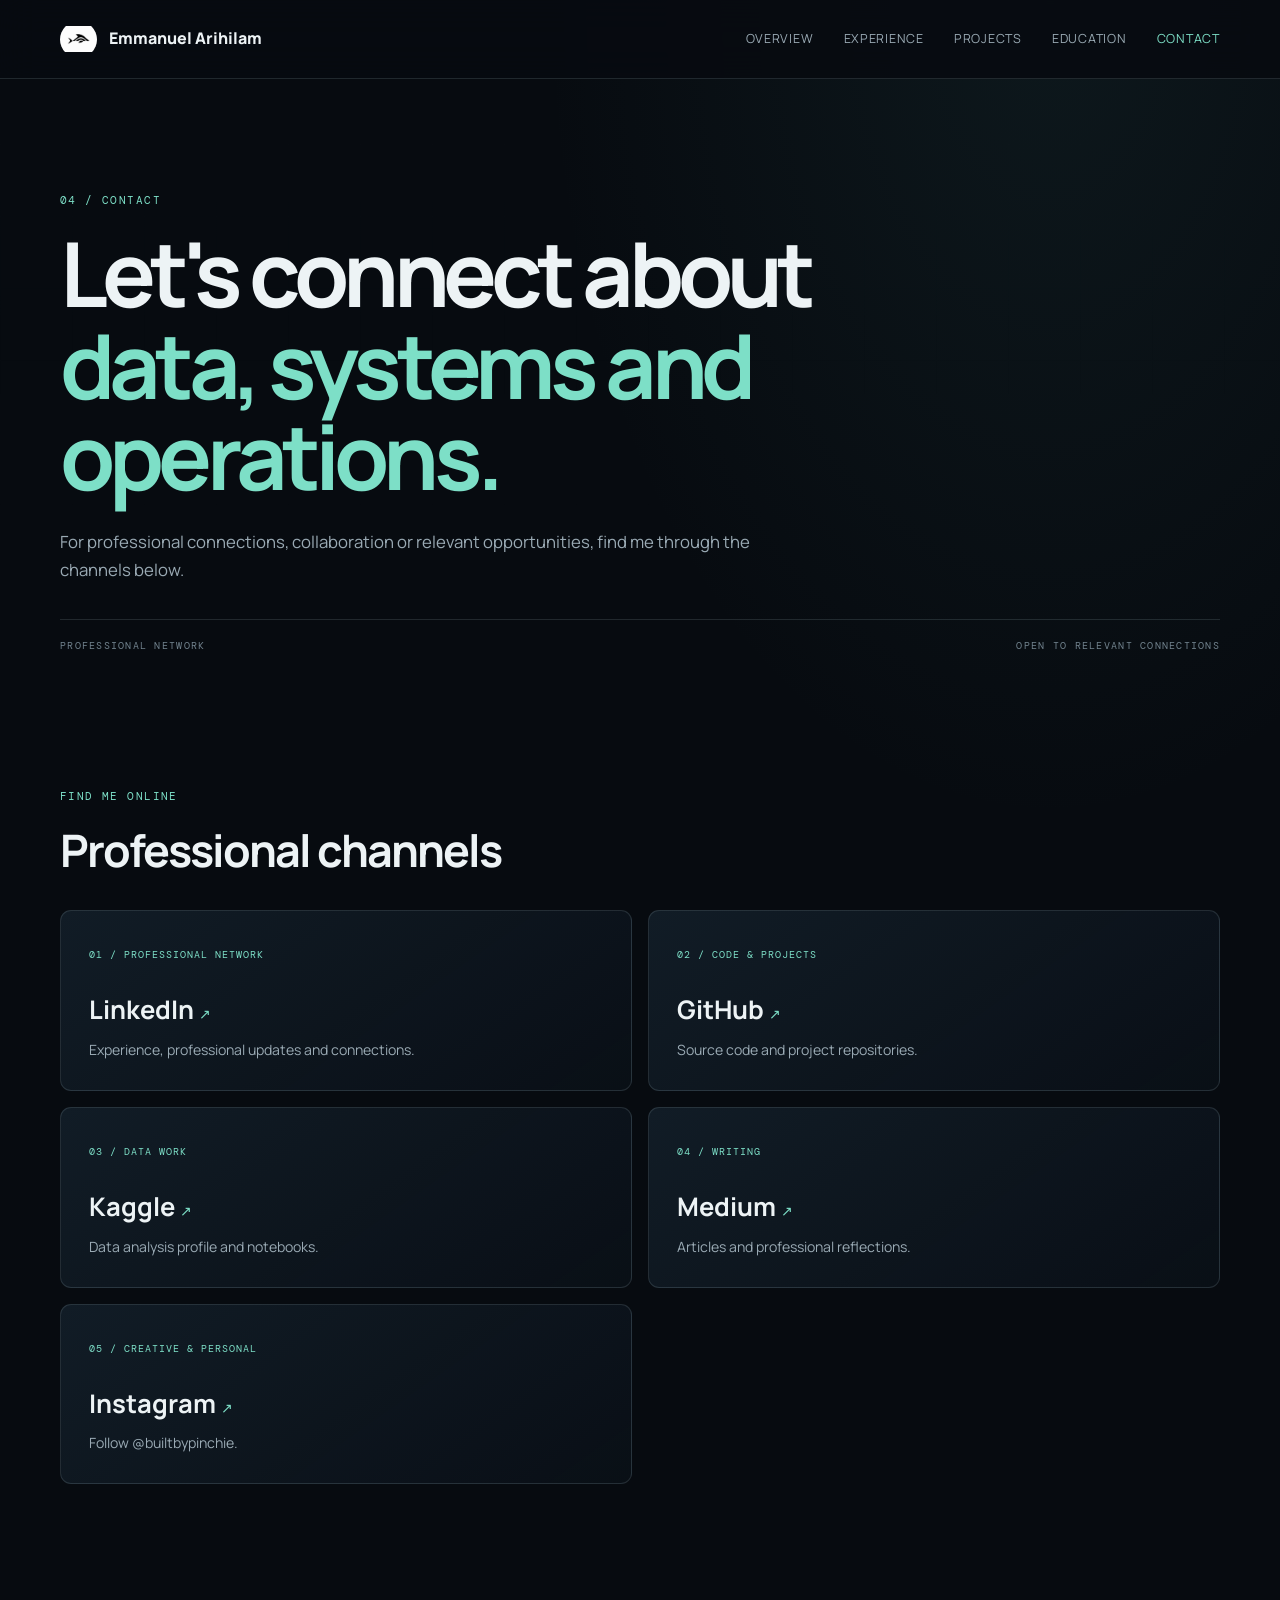
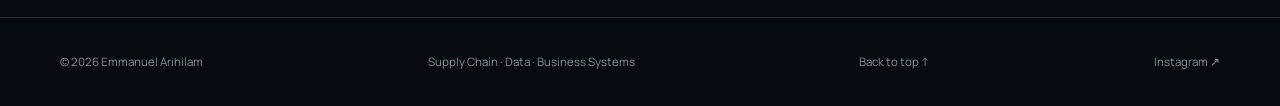
==== commit f4e388f3: "Updated Earth-inspired Portfolio homepage" ====
--- a/contact.html
+++ b/contact.html
@@ -1,110 +1,67 @@
 <!doctype html>
 <html lang="en">
-  <head>
-    <meta charset="utf-8" />
-    <meta name="viewport" content="width=device-width, initial-scale=1" />
-    <meta
-      name="description"
-      content="Professional links and contact information for Emmanuel Arihilam."
-    />
+<head>
+    <meta charset="utf-8">
+    <meta name="viewport" content="width=device-width,initial-scale=1">
+    <meta name="theme-color" content="#070b10">
+    <meta name="description" content="Professional links and contact information for Emmanuel Arihilam.">
     <title>Contact | Emmanuel Arihilam</title>
-    <link rel="stylesheet" href="styles.css" />
-    <script defer src="script.js"></script>
-  </head>
-  <body id="top" class="underwater-site">
+    <link rel="icon" href="favicon.png">
+    <link rel="stylesheet" href="earth-pages.css">
+    <script defer src="earth-pages.js"></script>
+</head>
+
+<body id="top">
     <header class="site-header">
-      <a class="brand" href="index.html" aria-label="Emmanuel Arihilam home">
-        <img class="brand-logo" src="logo-shark.jpeg" alt="" />
-        <span class="brand-name">Emmanuel Arihilam</span>
-      </a>
-      <nav class="nav-links" aria-label="Main navigation">
-        <a href="index.html">Home</a>
-        <a href="experience.html">Experience</a>
-        <a href="projects.html">Projects</a>
-        <a href="education.html">Education</a>
-        <a href="contact.html" class="active" aria-current="page">Contact</a>
-      </nav>
-      <div class="header-controls">
-        <button
-          class="menu-toggle"
-          type="button"
-          aria-expanded="false"
-          aria-label="Toggle navigation"
-        >
-          ☰
-        </button>
-      </div>
+        <div class="shell header-inner"><a class="brand" href="index.html"><img src="logo-shark.jpeg"
+                    alt=""><span>Emmanuel Arihilam</span></a><button class="menu-toggle" aria-expanded="false"
+                aria-controls="primary-nav" aria-label="Toggle navigation">☰</button>
+            <nav class="nav-links" id="primary-nav"><a href="index.html">Overview</a><a
+                    href="experience.html">Experience</a><a href="projects.html">Projects</a><a
+                    href="education.html">Education</a><a href="contact.html">Contact</a></nav>
+        </div>
     </header>
     <main>
-      <section class="page-hero wrap">
-        <p class="eyebrow">04 / Contact</p>
-        <h1>Let's connect about <em>Databases, Systems, and Operations.</em></h1>
-        <p class="lede">
-          For professional connections, collaboration, or relevant
-          opportunities, you can find me through the links below.
-        </p>
-      </section>
-      <section class="section wrap">
-        <div class="contact-grid">
-          <a
-            class="contact-card"
-            href="https://www.linkedin.com/in/arihilam"
-            target="_blank"
-            rel="noreferrer"
-            ><span>PROFESSIONAL NETWORK</span>
-            <h2>LinkedIn ↗</h2>
-            <p>Experience, professional updates, and connections.</p></a
-          >
-          <a
-            class="contact-card"
-            href="https://github.com/Pinch1e"
-            target="_blank"
-            rel="noreferrer"
-            ><span>CODE &amp; PROJECTS</span>
-            <h2>GitHub ↗</h2>
-            <p>Source code and project repositories.</p></a
-          >
-          <a
-            class="contact-card"
-            href="https://www.kaggle.com/emmanuelarihilam"
-            target="_blank"
-            rel="noreferrer"
-            ><span>DATA WORK</span>
-            <h2>Kaggle ↗</h2>
-            <p>Data analysis profile and notebooks.</p></a
-          >
-          <a
-            class="contact-card"
-            href="https://medium.com/@arihilamimmanuel"
-            target="_blank"
-            rel="noreferrer"
-            ><span>WRITING</span>
-            <h2>Medium ↗</h2>
-            <p>Articles and professional reflections.</p></a
-          >
-          <a
-            class="contact-card instagram-card"
-            href="https://www.instagram.com/builtbypinchie/"
-            target="_blank"
-            rel="noopener noreferrer"
-            ><span>CREATIVE &amp; PERSONAL</span>
-            <h2>Instagram ↗</h2>
-            <p>Follow @builtbypinchie.</p></a
-          >
-        </div>
-      </section>
+        <section class="page-hero shell">
+            <p class="eyebrow">04 / Contact</p>
+            <h1>Let's connect about <em>data, systems and operations.</em></h1>
+            <p class="lede">For professional connections, collaboration or relevant opportunities, find me through the
+                channels below.</p>
+            <div class="hero-rule"><span>PROFESSIONAL NETWORK</span><span>OPEN TO RELEVANT CONNECTIONS</span></div>
+        </section>
+        <section class="shell section">
+            <div class="section-intro">
+                <p class="eyebrow">Find me online</p>
+                <h2>Professional channels</h2>
+            </div>
+            <div class="contact-grid"><a class="contact-card" href="https://www.linkedin.com/in/arihilam"
+                    target="_blank" rel="noopener noreferrer"><span>01 / PROFESSIONAL NETWORK</span>
+                    <h2>LinkedIn <b>↗</b></h2>
+                    <p>Experience, professional updates and connections.</p>
+                </a><a class="contact-card" href="https://github.com/Pinch1e" target="_blank"
+                    rel="noopener noreferrer"><span>02 / CODE &amp; PROJECTS</span>
+                    <h2>GitHub <b>↗</b></h2>
+                    <p>Source code and project repositories.</p>
+                </a><a class="contact-card" href="https://www.kaggle.com/emmanuelarihilam" target="_blank"
+                    rel="noopener noreferrer"><span>03 / DATA WORK</span>
+                    <h2>Kaggle <b>↗</b></h2>
+                    <p>Data analysis profile and notebooks.</p>
+                </a><a class="contact-card" href="https://medium.com/@arihilamimmanuel" target="_blank"
+                    rel="noopener noreferrer"><span>04 / WRITING</span>
+                    <h2>Medium <b>↗</b></h2>
+                    <p>Articles and professional reflections.</p>
+                </a><a class="contact-card" href="https://www.instagram.com/builtbypinchie/" target="_blank"
+                    rel="noopener noreferrer"><span>05 / CREATIVE &amp; PERSONAL</span>
+                    <h2>Instagram <b>↗</b></h2>
+                    <p>Follow @builtbypinchie.</p>
+                </a></div>
+        </section>
     </main>
     <footer class="site-footer">
-      <span>© 2026 Emmanuel Arihilam</span
-      ><span>Supply Chain · Data · Business Systems</span
-      ><a href="#top">Back to top ↑</a
-      ><a
-        class="footer-instagram"
-        href="https://www.instagram.com/builtbypinchie/"
-        target="_blank"
-        rel="noopener noreferrer"
-        >Instagram ↗</a
-      >
+        <div class="shell footer-inner"><span>© 2026 Emmanuel Arihilam</span><span>Supply Chain · Data · Business
+                Systems</span><a href="#top">Back to top ↑</a><a href="https://www.instagram.com/builtbypinchie/"
+                target="_blank" rel="noopener noreferrer">Instagram ↗</a></div>
     </footer>
-  </body>
-</html>
+</body>
+
+</html>
--- a/earth-pages.css
+++ b/earth-pages.css
@@ -0,0 +1,775 @@
+@import url('https://fonts.googleapis.com/css2?family=DM+Mono:wght@400;500&family=Manrope:wght@400;500;600;700;800&display=swap');
+
+:root {
+    color-scheme: dark;
+    --bg: #070b10;
+    --panel: #0d151d;
+    --panel2: #111c26;
+    --text: #edf3f5;
+    --muted: #9aaab4;
+    --accent: #7ddfc7;
+    --line: rgba(190, 215, 224, .14);
+    --max: 1160px
+}
+* {
+    box-sizing: border-box
+}
+html {
+    scroll-behavior: smooth
+}
+body {
+    margin: 0;
+    background: radial-gradient(ellipse at 82% 0%, rgba(55, 111, 112, .13), transparent 34%), var(--bg);
+    color: var(--text);
+    font-family: Manrope, Arial, sans-serif;
+    line-height: 1.7
+}
+body:before {
+    content: "";
+    position: fixed;
+    inset: 0;
+    pointer-events: none;
+    opacity: .12;
+    background-image: linear-gradient(rgba(150, 190, 190, .08) 1px, transparent 1px), linear-gradient(90deg, rgba(150, 190, 190, .08) 1px, transparent 1px);
+    background-size: 72px 72px;
+    mask-image: linear-gradient(to bottom, black, transparent 70%);
+    z-index: -1
+}
+
+a {
+    color: inherit;
+    text-decoration: none
+}
+a:hover {
+    color: var(--accent)
+}
+.shell {
+    width: min(var(--max), calc(100% - 52px));
+    margin-inline: auto
+}
+.site-header {
+    position: sticky;
+    top: 0;
+    z-index: 50;
+    background: rgba(7, 11, 16, .88);
+    backdrop-filter: blur(18px);
+    border-bottom: 1px solid var(--line)
+}
+.header-inner {
+    min-height: 78px;
+    display: flex;
+    align-items: center;
+    justify-content: space-between;
+    gap: 32px
+}
+.brand {
+    display: flex;
+    align-items: center;
+    gap: 12px;
+    font-weight: 800;
+    white-space: nowrap
+}
+
+.brand img {
+    width: 37px;
+    height: 37px;
+    object-fit: contain;
+    border-radius: 50%
+}
+
+.nav-links {
+    display: flex;
+    align-items: center;
+    gap: 30px
+}
+
+.nav-links a {
+    font-size: .78rem;
+    letter-spacing: .06em;
+    text-transform: uppercase;
+    color: var(--muted)
+}
+
+.nav-links a:hover,
+.nav-links a.active {
+    color: var(--accent)
+}
+
+.menu-toggle {
+    display: none;
+    color: var(--text);
+    background: transparent;
+    border: 1px solid var(--line);
+    border-radius: 7px;
+    padding: 8px 12px;
+    font-size: 1.1rem
+}
+
+.page-hero {
+    padding: 112px 0 55px
+}
+.eyebrow,
+.visual-label,
+.visual-foot,
+.hero-rule,
+.card-date,
+.credential-date,
+.credential-type,
+.entry-index,
+.timeline-date {
+    font-family: "DM Mono", monospace;
+    font-size: .68rem;
+    letter-spacing: .13em;
+    text-transform: uppercase
+}
+.eyebrow {
+    color: var(--accent);
+    margin: 0 0 18px
+}
+.page-hero h1 {
+    max-width: 900px;
+    margin: 0;
+    font-size: clamp(2.8rem, 7vw, 6.3rem);
+    line-height: 1.02;
+    letter-spacing: -.065em
+}
+.page-hero h1 em {
+    font-style: normal;
+    color: var(--accent)
+}
+
+.lede {
+    max-width: 690px;
+    color: var(--muted);
+    font-size: 1.05rem;
+    margin: 26px 0 34px
+}
+
+.hero-rule {
+    display: flex;
+    justify-content: space-between;
+    gap: 18px;
+    padding-top: 18px;
+    border-top: 1px solid var(--line);
+    color: #71828d;
+    font-size: .61rem
+}
+
+.section {
+    padding-top: 78px;
+    padding-bottom: 78px
+}
+
+.section-intro {
+    margin-bottom: 35px
+}
+
+.section-intro h2,
+.closing-panel h2 {
+    font-size: clamp(1.8rem, 4vw, 2.8rem);
+    line-height: 1.15;
+    letter-spacing: -.045em;
+    margin: 0
+}
+
+.timeline {
+    border-top: 1px solid var(--line)
+}
+
+.timeline-entry {
+    display: grid;
+    grid-template-columns: 230px 1fr;
+    gap: 42px;
+    padding: 42px 0;
+    border-bottom: 1px solid var(--line)
+}
+
+.timeline-date {
+    color: var(--accent);
+    padding-top: 8px
+}
+
+.timeline-body {
+    position: relative;
+    padding-left: 27px
+}
+
+.entry-index {
+    position: absolute;
+    left: 0;
+    top: 7px;
+    color: #62747e;
+    font-size: .6rem;
+    writing-mode: vertical-rl
+}
+
+.timeline-body h2 {
+    font-size: 1.65rem;
+    line-height: 1.2;
+    margin: 0 0 6px
+}
+
+.timeline-body h3 {
+    font-size: .95rem;
+    color: var(--accent);
+    margin: 0
+}
+
+.timeline-body h3 span {
+    color: var(--muted)
+}
+
+.entry-lede {
+    color: var(--muted);
+    margin: 20px 0 12px
+}
+
+.timeline-body ul {
+    padding-left: 19px;
+    color: #b3c0c7;
+    max-width: 760px
+}
+
+.timeline-body li {
+    padding: 4px 0
+}
+
+.tag-row {
+    display: flex;
+    flex-wrap: wrap;
+    gap: 8px;
+    margin-top: 22px
+}
+
+.tag-row span {
+    font: .62rem "DM Mono", monospace;
+    color: #a9b8bf;
+    border: 1px solid var(--line);
+    border-radius: 30px;
+    padding: 5px 10px
+}
+
+.small-note {
+    font-size: .78rem;
+    color: #788992;
+    margin-top: 28px
+}
+
+.project-grid {
+    display: grid;
+    grid-template-columns: repeat(2, minmax(0, 1fr));
+    gap: 22px
+}
+
+.project-card {
+    overflow: hidden;
+    background: linear-gradient(145deg, rgba(17, 28, 38, .94), rgba(9, 15, 21, .95));
+    border: 1px solid var(--line);
+    border-radius: 13px;
+    transition: transform .25s, border-color .25s
+}
+
+.project-card:hover {
+    transform: translateY(-4px);
+    border-color: rgba(125, 223, 199, .42)
+}
+
+.project-featured,
+.project-wide {
+    grid-column: 1/-1
+}
+
+.project-visual {
+    min-height: 235px;
+    padding: 22px 24px;
+    position: relative;
+    overflow: hidden;
+    background: radial-gradient(ellipse at 50% 45%, rgba(61, 139, 132, .2), transparent 65%), #0a121a;
+    border-bottom: 1px solid var(--line);
+    display: flex;
+    flex-direction: column;
+    justify-content: space-between
+}
+
+.visual-label,
+.visual-foot {
+    color: #91a5ae;
+    font-size: .59rem
+}
+
+.visual-foot {
+    border-top: 1px solid var(--line);
+    padding-top: 12px
+}
+
+.entity-flow {
+    display: flex;
+    align-items: center;
+    justify-content: center;
+    gap: 15px;
+    flex-wrap: wrap;
+    padding: 28px 0
+}
+
+.entity-flow div {
+    min-width: 125px;
+    padding: 15px;
+    border: 1px solid rgba(125, 223, 199, .32);
+    border-radius: 8px;
+    background: rgba(13, 25, 32, .88);
+    font-size: .83rem
+}
+
+.entity-flow small {
+    display: block;
+    color: #8da0a9;
+    font: .58rem "DM Mono", monospace;
+    margin-top: 6px
+}
+
+.entity-flow b {
+    font: .7rem "DM Mono", monospace;
+    color: var(--accent)
+}
+
+.entity-cloud {
+    display: flex;
+    justify-content: center;
+    align-items: center;
+    gap: 12px;
+    flex-wrap: wrap;
+    max-width: 580px;
+    margin: auto;
+    padding: 22px
+}
+
+.entity-cloud span {
+    border: 1px solid rgba(125, 223, 199, .3);
+    background: #101d25;
+    padding: 9px 14px;
+    border-radius: 7px;
+    font-size: .76rem
+}
+
+.chart-bars {
+    height: 130px;
+    display: flex;
+    align-items: end;
+    justify-content: center;
+    gap: 12px;
+    padding: 12px 0
+}
+
+.chart-bars i {
+    width: clamp(13px, 4vw, 30px);
+    background: linear-gradient(to top, #276d68, var(--accent));
+    border-radius: 4px 4px 0 0;
+    opacity: .8
+}
+
+.automation-flow {
+    display: flex;
+    align-items: center;
+    justify-content: center;
+    gap: 32px;
+    flex: 1
+}
+
+.file-shape {
+    width: 120px;
+    height: 95px;
+    border: 1px solid rgba(125, 223, 199, .38);
+    border-radius: 8px;
+    display: grid;
+    place-content: center;
+    text-align: center;
+    color: var(--accent);
+    font: 1.2rem "DM Mono", monospace;
+    background: rgba(14, 28, 35, .8)
+}
+
+.file-shape small {
+    font-size: .56rem;
+    color: #9baeb5
+}
+
+.automation-flow b {
+    font-size: 1.6rem;
+    color: var(--accent)
+}
+
+.sheet-shape {
+    background: repeating-linear-gradient(0deg, transparent 0 17px, rgba(125, 223, 199, .12) 18px), repeating-linear-gradient(90deg, transparent 0 24px, rgba(125, 223, 199, .12) 25px), #10201f
+}
+
+.global-metrics {
+    display: flex;
+    justify-content: center;
+    gap: clamp(20px, 7vw, 90px);
+    padding: 30px 0
+}
+
+.global-metrics div {
+    text-align: center
+}
+
+.global-metrics strong {
+    display: block;
+    color: var(--accent);
+    font-size: clamp(1.1rem, 3vw, 2rem)
+}
+
+.global-metrics small {
+    font: .58rem "DM Mono", monospace;
+    color: #91a5ae
+}
+
+.project-content {
+    padding: 27px 29px 30px
+}
+
+.project-content .eyebrow {
+    font-size: .6rem;
+    margin-bottom: 10px
+}
+
+.project-content h2 {
+    font-size: 1.5rem;
+    line-height: 1.2;
+    margin: 0 0 12px
+}
+
+.project-content p:not(.eyebrow) {
+    color: var(--muted);
+    font-size: .91rem;
+    margin: 0
+}
+
+.project-actions {
+    display: flex;
+    flex-wrap: wrap;
+    gap: 22px;
+    margin-top: 25px
+}
+
+.text-link {
+    font-size: .8rem;
+    color: #aebdc3
+}
+
+.strong-link {
+    color: var(--accent);
+    font-weight: 700
+}
+
+.closing-panel {
+    margin-top: 60px;
+    padding: 38px;
+    border: 1px solid var(--line);
+    border-left: 2px solid var(--accent);
+    background: linear-gradient(110deg, rgba(125, 223, 199, .07), transparent 65%)
+}
+
+.closing-panel p:not(.eyebrow) {
+    max-width: 700px;
+    color: var(--muted)
+}
+
+.education-grid {
+    display: grid;
+    grid-template-columns: repeat(2, minmax(0, 1fr));
+    gap: 20px
+}
+
+.education-card {
+    position: relative;
+    min-height: 280px;
+    padding: 30px;
+    background: linear-gradient(145deg, var(--panel2), var(--panel));
+    border: 1px solid var(--line);
+    border-radius: 12px
+}
+
+.card-date {
+    color: var(--accent)
+}
+
+.card-number {
+    position: absolute;
+    right: 25px;
+    top: 22px;
+    color: #52636c;
+    font: 1.4rem "DM Mono", monospace
+}
+
+.education-card h2 {
+    font-size: 1.45rem;
+    line-height: 1.25;
+    max-width: 420px;
+    margin: 35px 0 8px
+}
+
+.education-card h3 {
+    font-size: .9rem;
+    color: var(--accent);
+    margin: 0
+}
+
+.education-card p {
+    color: var(--muted);
+    font-size: .9rem
+}
+
+.status-label {
+    display: inline-block;
+    margin-top: 8px;
+    padding: 5px 10px;
+    border: 1px solid rgba(125, 223, 199, .3);
+    border-radius: 20px;
+    color: var(--accent);
+    font: .6rem "DM Mono", monospace
+}
+
+.section-muted {
+    background: rgba(12, 20, 28, .58);
+    border-block: 1px solid var(--line)
+}
+
+.credential-list {
+    border-top: 1px solid var(--line)
+}
+
+.credential-list article {
+    display: flex;
+    justify-content: space-between;
+    align-items: center;
+    gap: 20px;
+    padding: 23px 0;
+    border-bottom: 1px solid var(--line)
+}
+
+.credential-date {
+    color: #82949d;
+    font-size: .58rem
+}
+
+.credential-list h3 {
+    margin: 5px 0;
+    font-size: 1.08rem
+}
+
+.credential-list p {
+    margin: 0;
+    color: var(--muted);
+    font-size: .83rem
+}
+
+.credential-type {
+    color: var(--accent);
+    font-size: .59rem;
+    text-align: right
+}
+
+.contact-grid {
+    display: grid;
+    grid-template-columns: repeat(2, minmax(0, 1fr));
+    gap: 16px
+}
+
+.contact-card {
+    display: block;
+    padding: 28px;
+    border: 1px solid var(--line);
+    border-radius: 11px;
+    background: linear-gradient(145deg, var(--panel2), rgba(10, 16, 23, .9));
+    transition: transform .22s, border-color .22s
+}
+
+.contact-card:hover {
+    transform: translateY(-3px);
+    border-color: rgba(125, 223, 199, .48)
+}
+
+.contact-card>span {
+    font: .62rem "DM Mono", monospace;
+    color: var(--accent);
+    letter-spacing: .1em
+}
+
+.contact-card h2 {
+    font-size: 1.6rem;
+    margin: 22px 0 6px
+}
+
+.contact-card h2 b {
+    font-size: .9rem;
+    color: var(--accent);
+    font-weight: 400
+}
+
+.contact-card p {
+    margin: 0;
+    color: var(--muted);
+    font-size: .88rem
+}
+
+.site-footer {
+    border-top: 1px solid var(--line);
+    margin-top: 55px
+}
+
+.footer-inner {
+    min-height: 88px;
+    display: flex;
+    align-items: center;
+    justify-content: space-between;
+    gap: 15px;
+    flex-wrap: wrap;
+    color: #81919a;
+    font-size: .72rem
+}
+
+.footer-inner a:hover {
+    color: var(--accent)
+}
+
+@media(max-width:800px) {
+    .nav-links {
+        gap: 17px
+    }
+
+    .nav-links a {
+        font-size: .68rem
+    }
+
+    .timeline-entry {
+        grid-template-columns: 170px 1fr;
+        gap: 20px
+    }
+}
+
+@media(max-width:650px) {
+    .shell {
+        width: calc(100% - 34px)
+    }
+
+    .header-inner {
+        min-height: 68px
+    }
+
+    .menu-toggle {
+        display: block
+    }
+
+    .nav-links {
+        display: none;
+        position: absolute;
+        top: 68px;
+        left: 0;
+        right: 0;
+        padding: 20px 25px 25px;
+        background: rgba(7, 11, 16, .98);
+        border-bottom: 1px solid var(--line);
+        flex-direction: column;
+        align-items: flex-start;
+        gap: 17px
+    }
+
+    .nav-links.open {
+        display: flex
+    }
+
+    .nav-links a {
+        font-size: .78rem
+    }
+
+    .page-hero {
+        padding: 78px 0 38px
+    }
+
+    .page-hero h1 {
+        font-size: clamp(2.65rem, 13vw, 4.4rem)
+    }
+
+    .hero-rule {
+        font-size: .52rem
+    }
+
+    .section {
+        padding-block: 55px
+    }
+
+    .timeline-entry {
+        grid-template-columns: 1fr;
+        gap: 12px;
+        padding: 30px 0
+    }
+
+    .timeline-body {
+        padding-left: 23px
+    }
+
+    .project-grid,
+    .education-grid,
+    .contact-grid {
+        grid-template-columns: 1fr
+    }
+
+    .project-featured,
+    .project-wide {
+        grid-column: auto
+    }
+
+    .project-visual {
+        min-height: 205px;
+        padding: 18px
+    }
+
+    .project-content {
+        padding: 23px
+    }
+
+    .entity-flow {
+        gap: 8px
+    }
+
+    .entity-flow div {
+        min-width: 90px;
+        padding: 10px;
+        font-size: .72rem
+    }
+
+    .entity-flow b {
+        font-size: .58rem
+    }
+
+    .global-metrics {
+        gap: 14px
+    }
+
+    .global-metrics strong {
+        font-size: 1rem
+    }
+
+    .global-metrics small {
+        font-size: .48rem
+    }
+
+    .credential-list article {
+        align-items: flex-start
+    }
+
+    .credential-type {
+        max-width: 100px
+    }
+
+    .closing-panel {
+        padding: 25px
+    }
+
+    .footer-inner {
+        padding: 22px 0;
+        align-items: flex-start;
+        flex-direction: column
+    }
+}
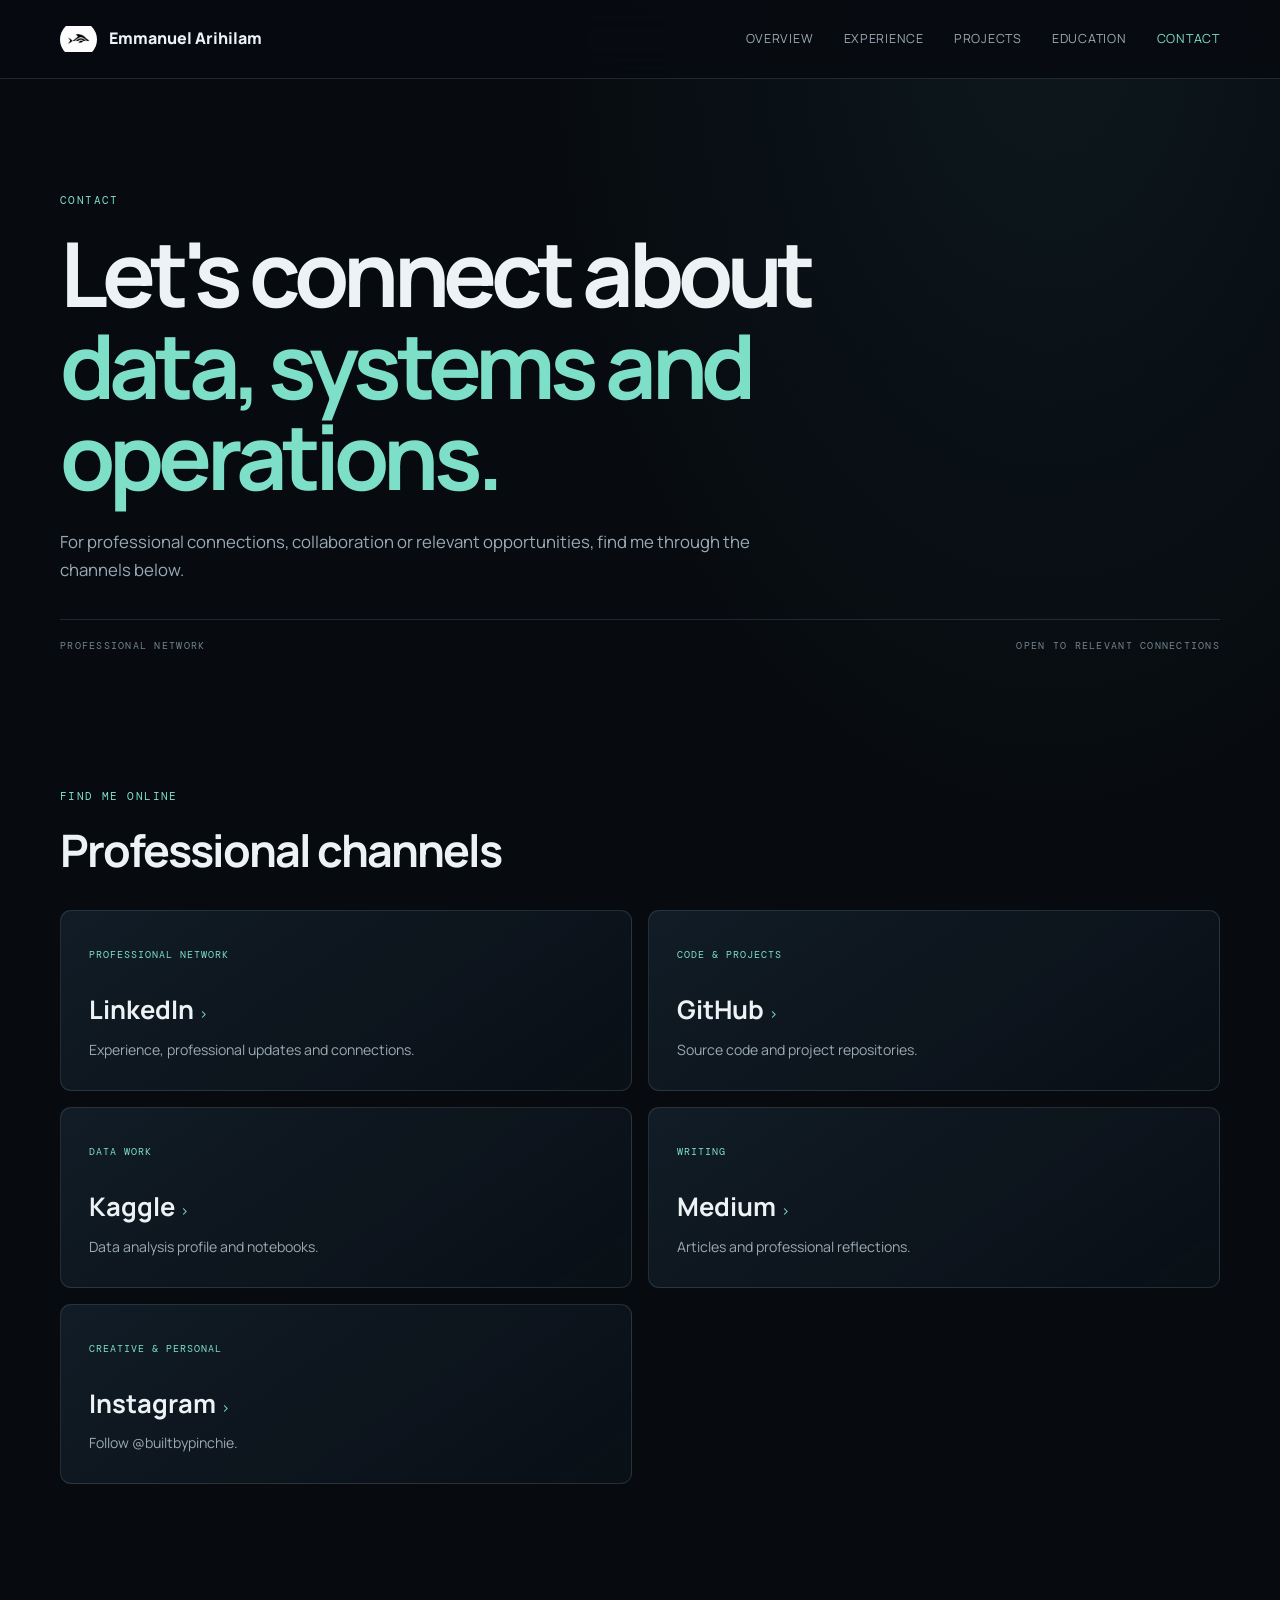
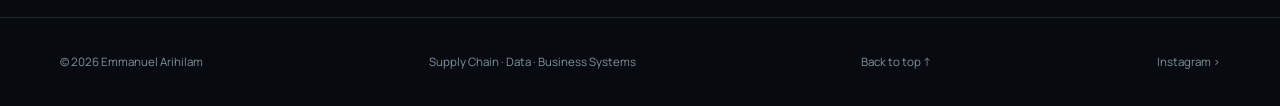
==== commit 782342d0: "Updated" ====
--- a/contact.html
+++ b/contact.html
@@ -23,7 +23,7 @@
     </header>
     <main>
         <section class="page-hero shell">
-            <p class="eyebrow">04 / Contact</p>
+            <p class="eyebrow">Contact</p>
             <h1>Let's connect about <em>data, systems and operations.</em></h1>
             <p class="lede">For professional connections, collaboration or relevant opportunities, find me through the
                 channels below.</p>
@@ -35,24 +35,24 @@
                 <h2>Professional channels</h2>
             </div>
             <div class="contact-grid"><a class="contact-card" href="https://www.linkedin.com/in/arihilam"
-                    target="_blank" rel="noopener noreferrer"><span>01 / PROFESSIONAL NETWORK</span>
-                    <h2>LinkedIn <b>↗</b></h2>
+                    target="_blank" rel="noopener noreferrer"><span>PROFESSIONAL NETWORK</span>
+                    <h2>LinkedIn <b>></b></h2>
                     <p>Experience, professional updates and connections.</p>
                 </a><a class="contact-card" href="https://github.com/Pinch1e" target="_blank"
-                    rel="noopener noreferrer"><span>02 / CODE &amp; PROJECTS</span>
-                    <h2>GitHub <b>↗</b></h2>
+                    rel="noopener noreferrer"><span>CODE &amp; PROJECTS</span>
+                    <h2>GitHub <b>></b></h2>
                     <p>Source code and project repositories.</p>
                 </a><a class="contact-card" href="https://www.kaggle.com/emmanuelarihilam" target="_blank"
-                    rel="noopener noreferrer"><span>03 / DATA WORK</span>
-                    <h2>Kaggle <b>↗</b></h2>
+                    rel="noopener noreferrer"><span>DATA WORK</span>
+                    <h2>Kaggle <b>></b></h2>
                     <p>Data analysis profile and notebooks.</p>
                 </a><a class="contact-card" href="https://medium.com/@arihilamimmanuel" target="_blank"
-                    rel="noopener noreferrer"><span>04 / WRITING</span>
-                    <h2>Medium <b>↗</b></h2>
+                    rel="noopener noreferrer"><span>WRITING</span>
+                    <h2>Medium <b>></b></h2>
                     <p>Articles and professional reflections.</p>
                 </a><a class="contact-card" href="https://www.instagram.com/builtbypinchie/" target="_blank"
-                    rel="noopener noreferrer"><span>05 / CREATIVE &amp; PERSONAL</span>
-                    <h2>Instagram <b>↗</b></h2>
+                    rel="noopener noreferrer"><span>CREATIVE &amp; PERSONAL</span>
+                    <h2>Instagram <b>></b></h2>
                     <p>Follow @builtbypinchie.</p>
                 </a></div>
         </section>
@@ -60,7 +60,7 @@
     <footer class="site-footer">
         <div class="shell footer-inner"><span>© 2026 Emmanuel Arihilam</span><span>Supply Chain · Data · Business
                 Systems</span><a href="#top">Back to top ↑</a><a href="https://www.instagram.com/builtbypinchie/"
-                target="_blank" rel="noopener noreferrer">Instagram ↗</a></div>
+                target="_blank" rel="noopener noreferrer">Instagram ></a></div>
     </footer>
 </body>
 
